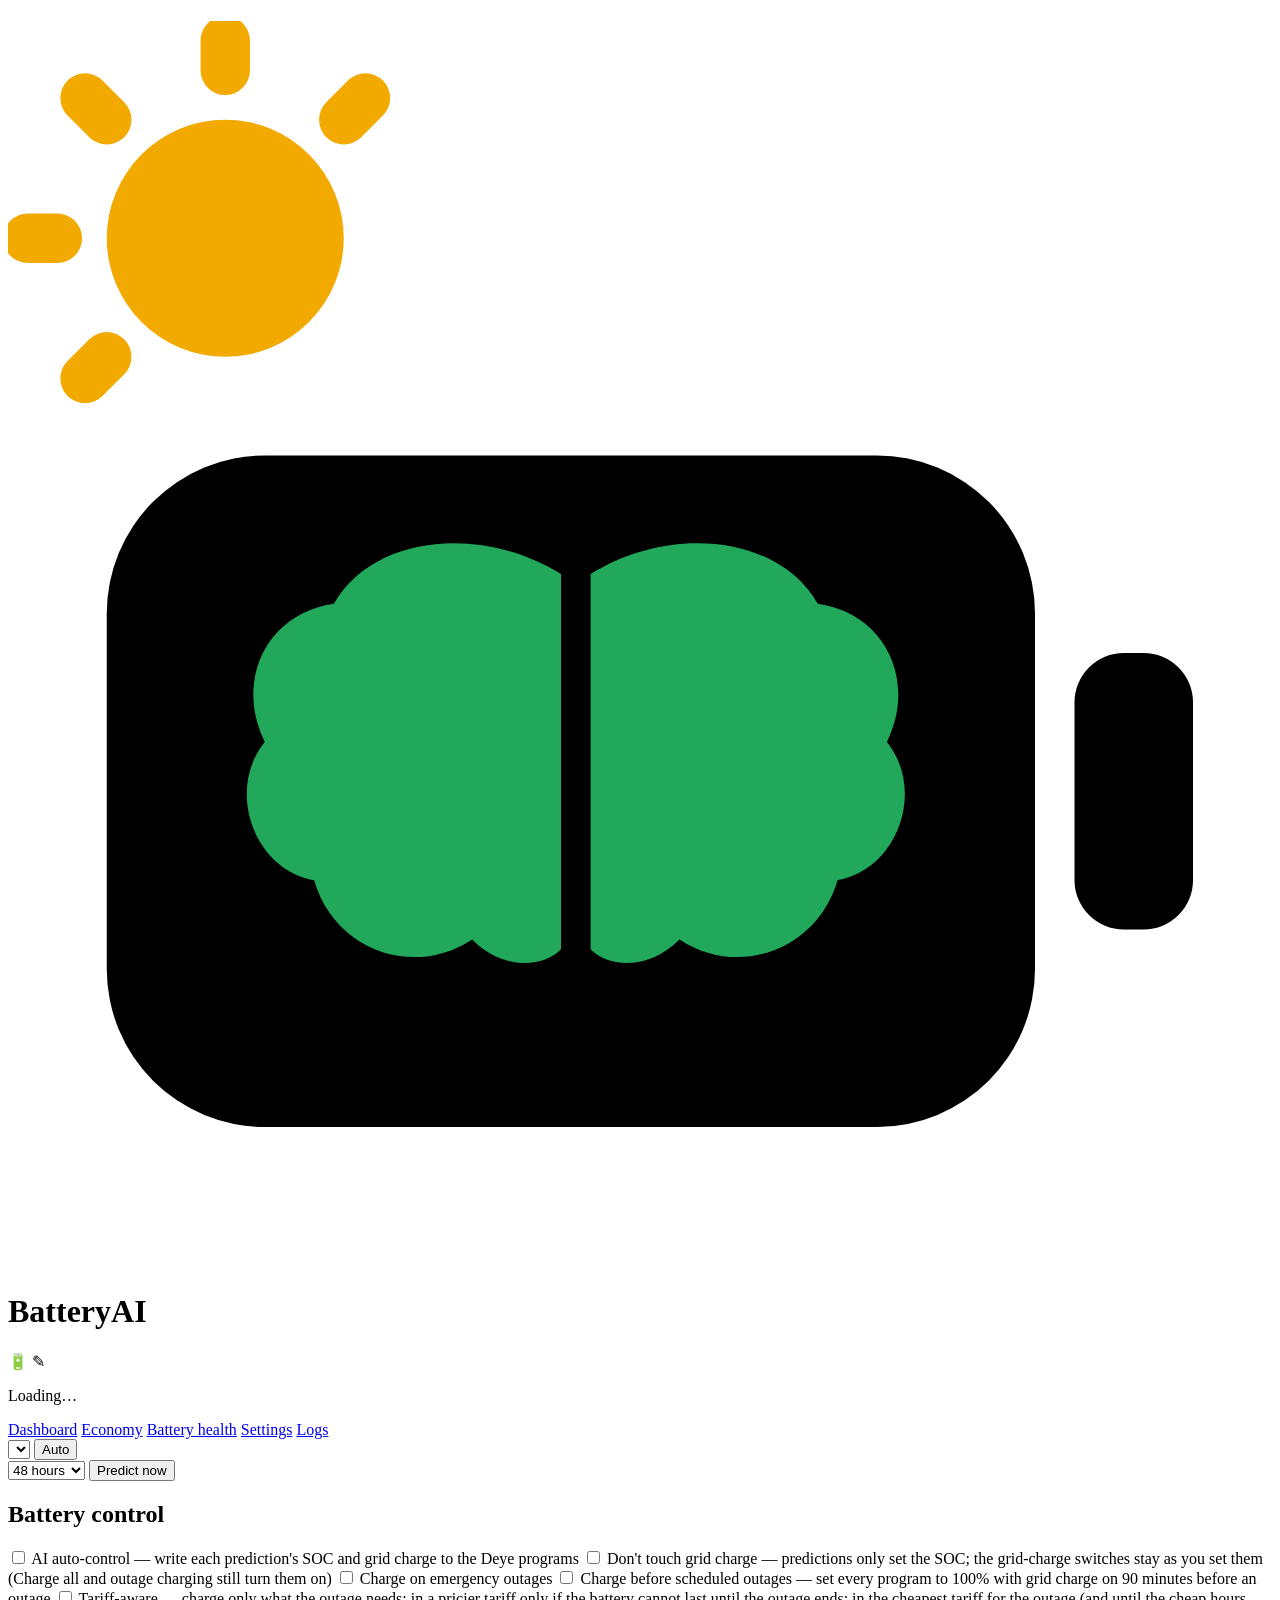
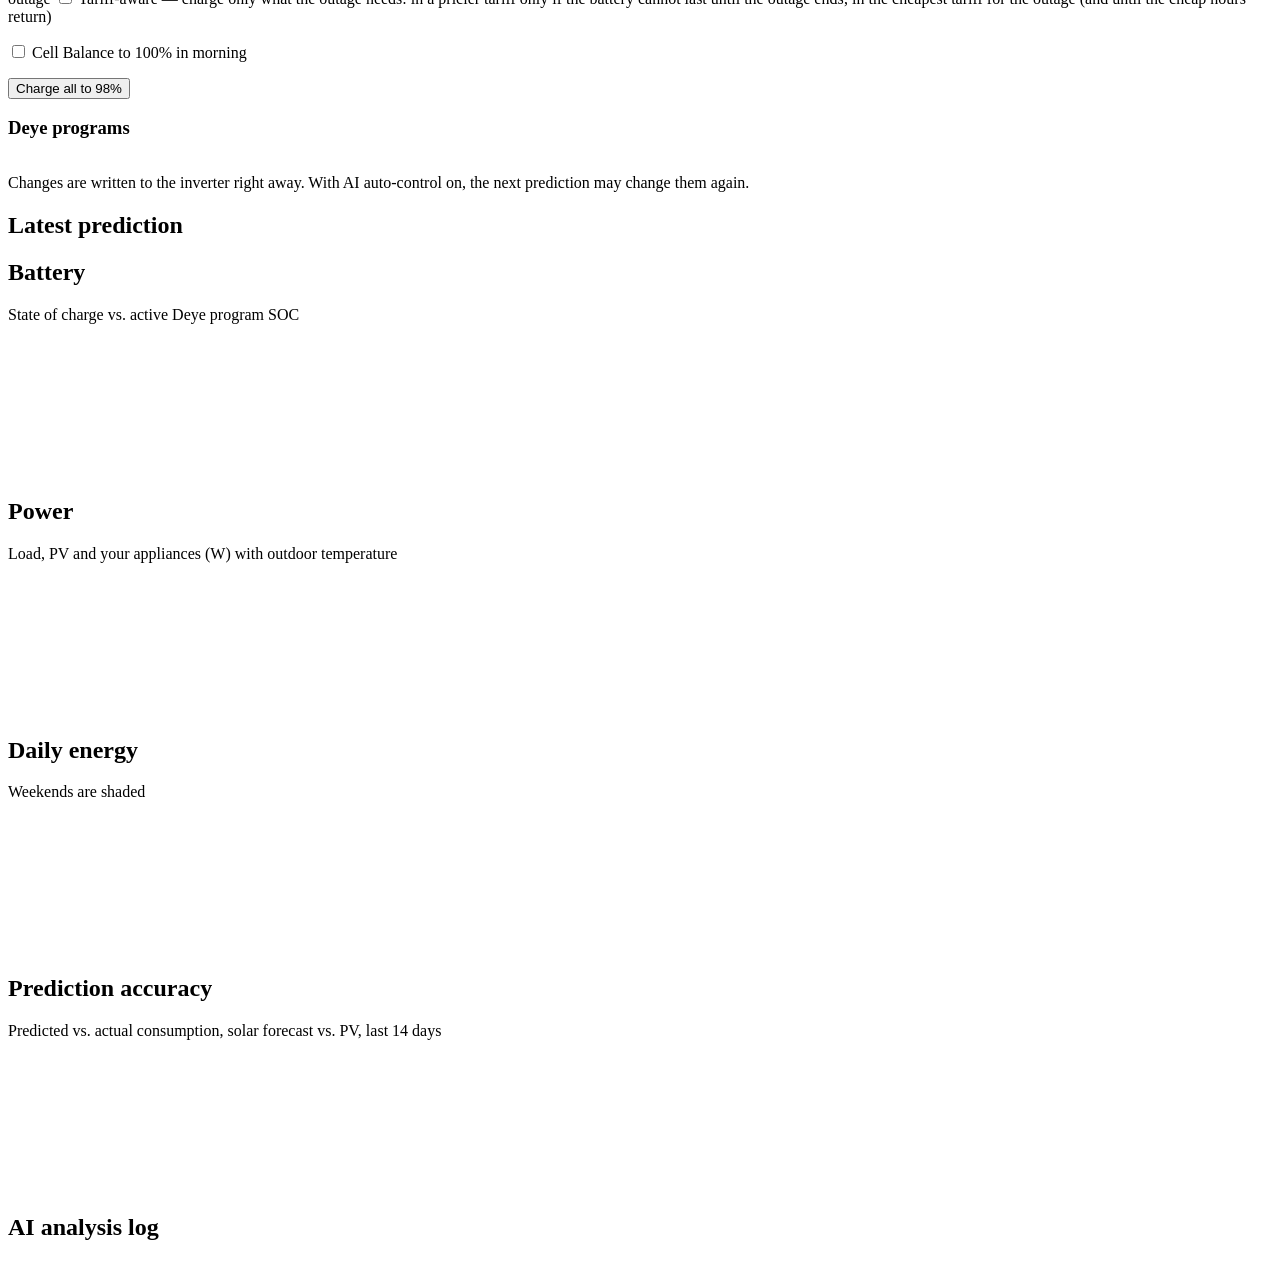
==== batteryai/app/static/index.html @ aa41a222 "0.4.72: battery alarms as critical alerts (option), HV stack offline alarm Co-Authored-By: Claude Op" ====
<!doctype html>
<html lang="en">
<head>
  <meta charset="utf-8">
  <meta name="viewport" content="width=device-width, initial-scale=1">
  <title>BatteryAI</title>
  <link rel="icon" type="image/svg+xml" href="static/logo.svg">
  <link rel="stylesheet" href="static/style.css">
  <script>
    // Apply the saved theme before first paint to avoid a flash.
    try {
      const theme = localStorage.getItem("batteryai-theme");
      if (theme === "light" || theme === "dark") document.documentElement.dataset.theme = theme;
    } catch (e) {}
  </script>
</head>
<body>
  <header class="topbar">
    <div>
      <div class="title-row">
      <h1 class="brand">
        <svg class="logo" viewBox="0 0 64 64" aria-hidden="true">
          <circle cx="11" cy="11" r="6" fill="#f2a900"/>
          <g stroke="#f2a900" stroke-width="2.5" stroke-linecap="round">
            <line x1="11" y1="1" x2="11" y2="2.5"/><line x1="1" y1="11" x2="2.5" y2="11"/><line x1="3.9" y1="3.9" x2="5" y2="5"/><line x1="18.1" y1="3.9" x2="17" y2="5"/><line x1="3.9" y1="18.1" x2="5" y2="17"/>
          </g>
          <rect x="5" y="22" width="47" height="34" rx="8" fill="var(--card)" stroke="var(--accent)" stroke-width="4.5"/>
          <rect x="54" y="32" width="6" height="14" rx="2.5" fill="var(--accent)"/>
          <g fill="#21a85a">
            <path d="M28 28 C24 25.5 18.5 26 16.5 29.5 C13 30 11.5 33.5 13 36.5 C11 39 12.5 43 15.5 43.5 C16.5 47 20.5 48.5 23.5 46.5 C25 48 27 48 28 47 Z"/>
            <path d="M29.5 28 C33.5 25.5 39 26 41 29.5 C44.5 30 46 33.5 44.5 36.5 C46.5 39 45 43 42 43.5 C41 47 37 48.5 34 46.5 C32.5 48 30.5 48 29.5 47 Z"/>
          </g>
          <g fill="none" stroke="var(--card)" stroke-width="1.8" stroke-linecap="round">
            <path d="M17 34 C19.5 33 21 34.5 22.5 33"/><path d="M16.5 40 C19 41 21.5 39 24 40.5"/><path d="M22 29.5 C21.5 31 23 32 24.5 31.5"/>
            <path d="M41 34 C38.5 33 37 34.5 35.5 33"/><path d="M41.5 40 C39 41 36.5 39 34 40.5"/><path d="M36 29.5 C36.5 31 35 32 33.5 31.5"/>
          </g>
        </svg>
        BatteryAI <span class="version" id="version"></span>
      </h1>
      <span class="bank-name" id="bankName" title="Battery bank name – click to edit">
      <span class="bank-icon" aria-hidden="true">🔋</span>
      <span id="bankNameText" class="bank-text"></span>
      <input type="text" id="bankNameInput" maxlength="40" placeholder="e.g. Home battery" aria-label="Battery bank name" hidden>
      <span class="bank-edit" aria-hidden="true">✎</span>
    </span>
      </div>
      <p class="muted" id="schedule">Loading…</p>
    </div>
    <div class="header-right">
    <nav class="tabs" role="tablist">
      <a href="#dashboard" role="tab" data-tab="dashboard">Dashboard</a>
      <a href="#economy" role="tab" data-tab="economy">Economy</a>
      <a href="#batteries" role="tab" data-tab="batteries">Battery health</a>
      <a href="#settings" role="tab" data-tab="settings">Settings</a>
      <a href="#logs" role="tab" data-tab="logs">Logs</a>
    </nav>
    <select id="modelSelect" aria-label="Prediction engine and model" title="Prediction engine and model"></select>
    <button type="button" class="secondary" id="themeToggle" title="Switch theme">Auto</button>
    <div class="actions" id="dashActions">
      <select id="range" aria-label="Chart range">
        <option value="24">24 hours</option>
        <option value="48" selected>48 hours</option>
        <option value="168">7 days</option>
        <option value="720">30 days</option>
        <option value="2160">90 days</option>
        <option value="8760">365 days</option>
      </select>
      <button id="analyze" type="button">Predict now</button>
    </div>
    </div>
  </header>

  <main id="view-dashboard">
    <div id="warnings"></div>

    <section class="tiles" id="tiles"></section>

    <section class="card" id="dashBatteries" hidden>
      <div class="card-head" id="dashBatteriesHead" title="Click to fold or unfold"><h2>Batteries</h2><span class="muted" id="dashBatteriesSum"></span><a class="muted" href="#batteries">Battery health →</a></div>
      <div id="dashBatteryLines"></div>
    </section>

    <section class="grid-2">
      <section class="card">
        <div class="card-head">
          <h2>Battery control</h2>
          <span class="badge" id="modeBadge"></span>
        </div>
        <label class="switch">
          <input type="checkbox" id="autoToggle">
          <span>AI auto-control <span class="hint">— write each prediction's SOC and grid charge to the Deye programs</span></span>
        </label>
        <label class="switch sub-switch">
          <input type="checkbox" id="keepGridCharge">
          <span>Don't touch grid charge <span class="hint">— predictions only set the SOC; the grid-charge switches stay as you set them (Charge all and outage charging still turn them on)</span></span>
        </label>
        <label class="switch">
          <input type="checkbox" id="emergencyToggle">
          <span id="emergencyLabel">Charge on emergency outages</span>
        </label>
        <label class="switch">
          <input type="checkbox" id="prechargeToggle">
          <span id="prechargeLabel">Charge before scheduled outages <span class="hint">— set every program to 100% with grid charge on 90 minutes before an outage</span></span>
        </label>
        <label class="switch sub-switch">
          <input type="checkbox" id="prechargeSmart">
          <span>Tariff-aware <span class="hint">— charge only what the outage needs: in a pricier tariff only if the battery cannot last until the outage ends; in the cheapest tariff for the outage (and until the cheap hours return)</span></span>
        </label>
        <p class="muted" id="prechargeInfo"></p>
        <label class="switch">
          <input type="checkbox" id="balanceToggle">
          <span id="balanceLabel">Cell Balance to 100% in morning</span>
        </label>
        <p class="muted" id="balanceInfo"></p>
        <div class="control-buttons">
          <button type="button" id="chargeAll" class="warn-button">Charge all to 98%</button>
        </div>
        <p class="muted" id="controlInfo"></p>
        <h3 class="group-title">Deye programs</h3>
        <div class="table-scroll"><table class="programs program-edit" id="programs"></table></div>
        <p class="hint">Changes are written to the inverter right away. With AI auto-control on, the next prediction may change them again.</p>
        <div class="result" id="controlResult"></div>
      </section>

      <section class="card">
        <div class="card-head">
          <h2>Latest prediction</h2>
          <span class="muted" id="predictionTime"></span>
        </div>
        <div id="prediction"></div>
      </section>
    </section>

    <section class="card">
      <div class="card-head">
        <h2>Battery</h2>
        <span class="muted">State of charge vs. active Deye program SOC</span>
      </div>
      <div class="chart"><canvas id="batteryChart"></canvas><div class="chart-empty" hidden></div></div>
    </section>

    <section class="card" id="gridCard" hidden>
      <div class="card-head">
        <h2>Grid</h2>
        <span class="muted" id="gridInfo"></span>
      </div>
      <div class="chart small"><canvas id="gridChart"></canvas><div class="chart-empty" hidden></div></div>
      <div class="grid-2 storage-tables">
        <div class="table-scroll"><table class="programs" id="gridOutages"></table></div>
        <div class="table-scroll"><table class="programs" id="gridExpected"></table></div>
      </div>
      <p class="hint">Outages from the grid status sensor. Yesterday's outages are expected again today and tomorrow at about the same times (± the shift in Settings): the battery is kept charged around each expected window. More than the strict limit of hours without grid a day makes the plan strict.</p>
    </section>

    <section class="card">
      <div class="card-head">
        <h2>Power</h2>
        <span class="muted">Load, PV and your appliances (W) with outdoor temperature</span>
      </div>
      <div class="chart"><canvas id="loadChart"></canvas><div class="chart-empty" hidden></div></div>
    </section>

    <section class="card">
      <div class="card-head">
        <h2>Daily energy</h2>
        <span class="muted">Weekends are shaded</span>
      </div>
      <div class="chart"><canvas id="dailyChart"></canvas><div class="chart-empty" hidden></div></div>
    </section>

    <section class="card">
      <div class="card-head">
        <h2>Prediction accuracy</h2>
        <span class="muted">Predicted vs. actual consumption, solar forecast vs. PV, last 14 days</span>
      </div>
      <div class="chips" id="accuracySummary"></div>
      <div class="chart"><canvas id="accuracyChart"></canvas><div class="chart-empty" hidden></div></div>
      <div class="table-scroll"><table class="programs" id="accuracyTable"></table></div>
    </section>

    <section class="card">
      <div class="card-head">
        <h2>AI analysis log</h2>
        <span class="muted" id="logInfo"></span>
      </div>
      <div class="log" id="log"></div>
    </section>
  </main>

  <main id="view-economy" hidden>
    <nav class="tabs subtabs" role="tablist" aria-label="Economy views">
      <a href="#economy" role="tab" data-sub="overview">Overview</a>
      <a href="#economy-bill" role="tab" data-sub="bill">Monthly bill</a>
    </nav>
    <div id="economyOverview">
    <section class="card">
      <div class="card-head">
        <h2>Economy</h2>
        <span class="muted" id="economyInfo"></span>
        <select id="economyRange" aria-label="Economy period" class="push-right">
          <option value="7">7 days</option>
          <option value="14">14 days</option>
          <option value="30" selected>30 days</option>
          <option value="90">90 days</option>
          <option value="365">365 days</option>
        </select>
      </div>
      <div id="economyNotes"></div>
      <section class="tiles" id="economyTiles"></section>
    </section>
    <section class="card">
      <div class="card-head">
        <h2>Cost by day</h2>
        <span class="muted">Paid for grid energy, and what PV and the battery saved compared with buying everything from the grid</span>
      </div>
      <div class="chart"><canvas id="economyChart"></canvas><div class="chart-empty" hidden></div></div>
    </section>
    <section class="card">
      <div class="card-head">
        <h2>By month</h2>
        <span class="muted">All recorded history – PV and usage change with the season</span>
      </div>
      <div class="chart"><canvas id="monthChart"></canvas><div class="chart-empty" hidden></div></div>
      <div class="table-scroll"><table class="programs" id="monthTable"></table></div>
    </section>
    <section class="card">
      <div class="card-head"><h2>Days</h2></div>
      <div class="table-scroll"><table class="programs" id="economyTable"></table></div>
    </section>
    </div>
    <div id="economyBill" hidden>
    <section class="card">
      <div class="card-head">
        <h2>Monthly bill</h2>
        <span class="muted" id="billInfo"></span>
        <select id="billYear" aria-label="Year" class="push-right"></select>
      </div>
      <div id="billNotes"></div>
      <section class="tiles" id="billTiles"></section>
      <div class="table-scroll"><table class="programs bill" id="billTable"></table></div>
      <div id="billAppliancesBox">
        <h3 class="group-title">Appliances</h3>
        <div class="table-scroll"><table class="programs bill" id="billAppliances"></table></div>
        <p class="hint">Energy from each appliance's power sensor, recorded from the moment the appliance was added (never in earlier months), split by tariff and priced with the month's price. Share = part of the month's grid cost; appliances also run on PV and battery, so it can be more than the grid share.</p>
      </div>
      <p class="hint">Grid energy from the meter, split by tariff. Each month keeps its own price per kWh: it is taken from Settings when the month starts and can be edited here (the month's costs follow). Click a month to see its days; <b>Use current prices</b> sets a month to the prices in Settings.</p>
    </section>
    </div>
  </main>

  <main id="view-batteries" hidden>
    <nav class="tabs subtabs" role="tablist" aria-label="Battery health views">
      <a href="#batteries" role="tab" data-bsub="overview">Overview</a>
      <a href="#batteries-control" role="tab" data-bsub="control">Control</a>
    </nav>
    <div id="bmsOverview">
      <div id="bmsNotes"></div>
      <div id="bmsPacks"></div>
      <div id="deyeHvBox"></div>
      <p class="hint">Live values from each battery's BMS in Home Assistant, refreshed every 10 seconds. Batteries and their entity prefixes are set in Settings → Batteries.</p>
    </div>
    <div id="bmsControl" hidden>
      <section class="card">
        <div class="card-head">
          <h2>BMS settings</h2>
          <label class="inline-row">Battery <select id="bmsControlPick"></select></label>
          <label class="switch"><input type="checkbox" id="bmsUnlock"><span>Allow changes</span></label>
        </div>
        <p class="hint">The BMS's own switches and protection settings (switch.<i>prefix</i>_…, number.<i>prefix</i>_…). They protect the cells: change them only if you know the right values for your cells. Every change asks for confirmation, stays within the BMS's min/max and is written to the Battery log.</p>
        <div class="result" id="bmsControlResult"></div>
        <div id="bmsControlBody"></div>
      </section>
    </div>
  </main>

  <main id="view-logs" hidden>
    <section class="card">
      <div class="card-head">
        <h2>Backup</h2>
        <span class="muted">Database (readings, predictions, monthly bill), settings with sensors, tariffs, programs and API keys, and the control state</span>
      </div>
      <div class="control-buttons">
        <a class="button" id="downloadBackup" href="api/backup" download>Download backup</a>
        <label class="button secondary" for="restoreFile">Restore from backup…</label>
        <input type="file" id="restoreFile" accept=".zip,application/zip" hidden>
      </div>
      <p class="hint">The zip is compressed, so it is usually much smaller than the database shown above. Keep the file somewhere safe: it contains your API keys. Restoring replaces all data and settings of this add-on with the backup (the current database is kept once as batteryai.db.before-restore). The local LLM model is not included; download it again in Settings.</p>
      <div class="result" id="backupResult"></div>
    </section>
    <section class="card">
      <div class="card-head">
        <h2>Storage</h2>
        <span class="muted" id="storageInfo"></span>
        <span class="log-controls push-right">
          <button type="button" class="secondary small" id="compressDb">Compress old readings</button>
          <button type="button" class="secondary small" id="vacuumDb">Compact database</button>
        </span>
      </div>
      <section class="tiles" id="storageTiles"></section>
      <div class="grid-2 storage-tables">
        <div class="table-scroll"><table class="programs" id="dbTable"></table></div>
        <div class="table-scroll"><table class="programs" id="filesTable"></table></div>
      </div>
      <div class="table-scroll storage-tables"><table class="programs bill" id="usageTable"></table></div>
      <p class="hint">Measured on disk every 15 minutes. Home Assistant shows the add-on's program and data separately; the total here is both.</p>
      <div class="result" id="vacuumResult"></div>
    </section>
    <section class="card">
      <div class="card-head">
        <h2>Logs</h2>
        <span class="muted" id="logCount"></span>
        <span class="log-controls push-right">
          <select id="logLevel" aria-label="Log level">
            <option value="DEBUG">All</option>
            <option value="INFO" selected>Info and above</option>
            <option value="WARNING">Warnings and errors</option>
            <option value="ERROR">Errors only</option>
          </select>
          <input type="search" id="logSearch" placeholder="Filter…" aria-label="Filter log lines">
          <label class="inline-row"><input type="checkbox" id="logFollow" checked> Live</label>
        </span>
      </div>
      <div class="log-view" id="logView"></div>
    </section>
  </main>

  <main id="view-settings" hidden>
    <section class="card">
      <div class="card-head"><h2>Home Assistant connection</h2></div>
      <div class="test-row">
        <button type="button" class="secondary" id="testHa">Test connection</button>
        <div class="result" id="haResult"></div>
      </div>
    </section>

    <form id="settingsForm" novalidate>
      <section class="card">
        <div class="card-head"><h2>Prediction engine</h2></div>
        <div class="form-grid">
          <label>Engine
            <select name="prediction_engine">
              <option value="claude">Claude (cloud)</option>
              <option value="openai">ChatGPT (OpenAI cloud)</option>
              <option value="local_fast">Local fast (light CPU)</option>
              <option value="local_llm">Local slow – LLM (heavy CPU)</option>
            </select>
          </label>
          <label>Response language
            <input type="text" name="response_language">
          </label>
        </div>
        <p class="hint" id="engineHelp"></p>

        <div id="localLlmBox" class="engine-box">
          <h3 class="group-title">Local LLM</h3>
          <div class="test-row">
            <span id="llmStatus" class="result"></span>
          </div>
          <div class="form-grid">
            <label>CPU threads (0 = all cores)
              <input type="number" name="local_llm_threads" min="0" max="64" step="1">
              <span class="hint" id="llmThreadsHint"></span>
            </label>
          </div>
          <div class="test-row">
            <button type="button" class="secondary" id="llmDownload">Download model</button>
            <button type="button" class="secondary" id="llmCancel" hidden>Cancel</button>
            <button type="button" class="secondary" id="llmDelete">Delete model</button>
          </div>
        </div>
      </section>

      <section class="card" id="claudeBox">
        <div class="card-head"><h2>Claude</h2></div>
        <div class="form-grid">
          <label>API key
            <input type="password" name="claude_api_key" autocomplete="off" placeholder="sk-ant-…">
            <span class="hint" id="apiKeyHint"></span>
          </label>
          <label>Model
            <select name="claude_model"></select>
            <span class="hint" id="modelHint"></span>
          </label>
          <label>Analysis effort
            <select name="claude_effort">
              <option value="low">low</option>
              <option value="medium">medium</option>
              <option value="high">high</option>
              <option value="xhigh">xhigh</option>
              <option value="max">max</option>
            </select>
          </label>
        </div>
        <div class="test-row">
          <button type="button" class="secondary" id="testClaude">Test Claude</button>
          <div class="result" id="claudeResult"></div>
        </div>
      </section>

      <section class="card" id="openaiBox">
        <div class="card-head"><h2>ChatGPT (OpenAI)</h2></div>
        <div class="form-grid">
          <label>API key
            <input type="password" name="openai_api_key" autocomplete="off" placeholder="sk-…">
            <span class="hint" id="openaiKeyHint"></span>
          </label>
          <label>Model
            <select name="openai_model"></select>
            <span class="hint" id="openaiModelHint"></span>
          </label>
          <label>Reasoning effort
            <select name="openai_effort">
              <option value="low">low</option>
              <option value="medium">medium</option>
              <option value="high">high</option>
            </select>
            <span class="hint">Used by reasoning models (GPT-5, o-series).</span>
          </label>
        </div>
        <div class="test-row">
          <button type="button" class="secondary" id="testOpenai">Test ChatGPT</button>
          <div class="result" id="openaiResult"></div>
        </div>
      </section>

      <section class="card">
        <div class="card-head"><h2>Prediction schedule</h2><span class="muted" id="schedulePreview"></span></div>
        <div class="form-grid">
          <label>Prediction times (HH:MM, comma separated)
            <input type="text" name="analysis_times_list" placeholder="12:00, 23:00">
            <span class="hint">With AI auto-control on, every run pushes new SOC values to the inverter.</span>
          </label>
          <label>Or spread evenly
            <span class="inline-row">
              <input type="number" id="spreadCount" min="1" max="24" value="2" aria-label="Runs per day">
              <span>per day from</span>
              <input type="time" id="spreadStart" value="12:00" aria-label="First run">
              <button type="button" class="secondary small" id="spreadApply">Fill</button>
            </span>
          </label>
          <label>Recording interval (minutes)
            <input type="number" name="record_interval_minutes" min="1" max="60" step="1">
          </label>
          <label>History sent to the AI (days)
            <input type="number" name="history_days" min="1" max="365" step="1">
            <span class="hint">Up to 365. More days give the predictions more to learn from (and cost more API tokens).</span>
          </label>
        </div>
        <fieldset class="weekend">
          <legend>Weekend days <span class="hint">(lower consumption; the day of week is detected automatically)</span></legend>
          <div id="weekendDays"></div>
        </fieldset>
      </section>

      <section class="card">
        <div class="card-head"><h2>Prediction tuning</h2></div>
        <div class="form-grid">
          <label>Safety margin on predicted usage (%)
            <input type="number" name="prediction_margin_percent" min="0" max="100" step="1">
            <span class="hint">Plans are made for the predicted consumption plus this margin.</span>
          </label>
          <label>Lowest SOC a prediction may set (%)
            <input type="number" name="min_soc_percent" min="0" max="100" step="1">
          </label>
          <label>Highest SOC a prediction may set (%)
            <input type="number" name="max_soc_percent" min="0" max="100" step="1">
          </label>
          <label>Apply threshold (%)
            <input type="number" name="apply_threshold_percent" min="0" max="50" step="1">
            <span class="hint">Only rewrite a program when the new SOC differs by at least this much.</span>
          </label>
          <label>Battery bank name
            <input type="text" name="battery_name" maxlength="40" placeholder="e.g. Home battery">
            <span class="hint">Shown at the top of the panel; you can also click it there to edit.</span>
          </label>
          <label>Battery capacity (kWh)
            <input type="number" name="battery_capacity_kwh" min="0.1" step="0.1">
            <span class="hint">Usable capacity; the local engines turn energy into SOC with it.</span>
          </label>
          <label>“Charge all” SOC (%)
            <input type="number" name="charge_all_soc_percent" min="10" max="100" step="1">
          </label>
          <label>Night reserve in strict mode (%)
            <input type="number" name="night_reserve_soc_percent" min="0" max="100" step="1">
            <span class="hint">In strict mode, or while emergency outages are on with “Charge on emergency outages” ticked, the evening and night programs that charge from the grid (the cheapest tariff) are kept at this SOC. Pricier-tariff programs without grid charge are never held high. 0 = off.</span>
          </label>
          <label>Outages may shift by (hours)
            <input type="number" name="outage_shift_hours" min="0" max="8" step="1">
            <span class="hint">Yesterday's outages are expected today give or take this much: the battery is charged this much earlier and grid charge stays on this much longer around each expected window.</span>
          </label>
          <label>Strict above (hours without grid a day)
            <input type="number" name="strict_outage_hours" min="1" max="24" step="1">
            <span class="hint">Hours without grid yesterday (recorded by the Grid status sensor) or today (recorded so far, or scheduled by the “Outage hours today” sensor, whichever is more). More than this: charge to the maximum before expected outages, keep every program at least at the strict minimum SOC and keep the night reserve. Below it the battery is used in the day and recharged at night.</span>
          </label>
          <label>Strict minimum SOC (%)
            <input type="number" name="strict_min_soc_percent" min="0" max="100" step="1">
          </label>
          <label class="strictness">Prediction strictness
            <div class="strictness-row">
              <span class="muted">−10 relaxed</span>
              <input type="range" name="prediction_strictness" min="-10" max="10" step="1" list="strictnessTicks">
              <span class="muted">+10 strict</span>
              <output id="strictnessValue">0</output>
            </div>
            <datalist id="strictnessTicks"><option value="-10"></option><option value="-5"></option><option value="0"></option><option value="5"></option><option value="10"></option></datalist>
            <span class="hint" id="strictnessHint"></span>
          </label>
          <label>Leave room for PV (up to % of the battery)
            <input type="number" name="pv_room_percent" min="0" max="50" step="1">
            <span class="hint">A program's SOC is also what the grid charges to. Before sunny hours each program is lowered below the maximum SOC by the PV surplus still expected (e.g. 98 → 90%), so the sun fills the battery instead of the grid – at most by this much, never below an outage's need. Not in strict mode. 0 = off.</span>
          </label>
          <label>Solar forecast correction (%)
            <input type="number" name="solar_forecast_percent" min="1" max="200" step="1">
            <span class="hint">Today's and tomorrow's solar forecast are multiplied by this: 110 = PV usually comes out 10% above the forecast, 90 = 10% below. 100 = as forecast.</span>
          </label>
          <label>Charge before an outage (minutes)
            <input type="number" name="outage_precharge_minutes" min="5" max="720" step="5">
            <span class="hint">Needs the “Minutes to outage” sensor. Turn it on or off in Battery control on the dashboard.</span>
          </label>
          <label>Pre-outage SOC (%)
            <input type="number" name="outage_precharge_soc_percent" min="10" max="100" step="1">
          </label>
        </div>
      </section>

      <section class="card">
        <div class="card-head"><h2>Cell balance</h2><span class="muted">Cell Balance to 100% in morning – a fixed rule without AI; turn it on in Battery control on the dashboard</span></div>
        <div class="form-grid">
          <label>Check at
            <input type="time" name="balance_time" step="60">
            <span class="hint">At this time, if program 1 is running, the battery SOC is checked.</span>
          </label>
          <label>Battery above (%)
            <input type="number" name="balance_soc_above" min="50" max="99" step="1">
            <span class="hint">Above this SOC program 1 is set to 100% with grid charge on, held until program 1 ends, then put back.</span>
          </label>
        </div>
      </section>

      <section class="card">
        <div class="card-head">
          <h2>Sensors</h2>
          <button type="button" class="secondary small" id="testAll">Test all</button>
        </div>
        <div id="sensorRows"></div>
      </section>

      <section class="card">
        <div class="card-head">
          <h2>Batteries</h2>
          <span class="muted">Each battery for the Battery health tab, by type: <b>DIY battery</b> – your own BMS, its sensors found by the prefix (sensor.<b>bms0</b>_battery_voltage, …); <b>HV battery</b> – Deye HV (BOS-G …) packs read from the inverter registers; <b>Low voltage battery</b> – entities picked one by one</span>
        </div>
        <div id="batteryRows"></div>
        <div class="test-row">
          <button type="button" class="secondary" id="addBattery">+ Add battery</button>
        </div>
        <div class="form-grid">
          <label>HV batteries: read every (seconds)
            <input type="number" name="deye_hv_interval_seconds" min="30" max="3600" step="10">
            <span class="hint">How often the packs of an HV battery are read from the inverter registers (a few Modbus requests over the Solarman logger each time).</span>
          </label>
        </div>
      </section>

      <section class="card">
        <div class="card-head">
          <h2>Appliances</h2>
          <span class="muted">Devices with their own power sensor (W or kW) – shown on the dashboard and used by the predictions</span>
        </div>
        <div id="applianceRows"></div>
        <div class="test-row">
          <button type="button" class="secondary" id="addAppliance">+ Add appliance</button>
        </div>
      </section>

      <section class="card">
        <div class="card-head"><h2>Deye programs</h2><span class="muted">Time, SOC capacity and grid-charge entity for each of the 6 programs</span></div>
        <label>Program time marks
          <select name="program_time_marks">
            <option value="start">the START of its range — runs until the next program's time (P1 00:00, P2 03:00 = 00:00–03:00; P6 runs until P1)</option>
            <option value="end">the END of its range — starts at the previous program's time</option>
          </select>
        </label>
        <div id="programRows"></div>
      </section>

      <section class="card">
        <div class="card-head"><h2>Tariffs</h2><span class="muted">Grid prices by time of day – used for the Economy tab and for planning grid charging</span></div>
        <div class="form-grid">
          <label>Currency
            <input type="text" name="tariff_currency" maxlength="8" placeholder="UAH">
          </label>
        </div>
        <div id="tariffRows"></div>
        <div class="test-row">
          <button type="button" class="secondary" id="addTariff">+ Add tariff</button>
          <span class="hint">Windows like 23:00-07:00 (several separated by commas). Mark one tariff “all other times”. Keep just one tariff for a single price all day.</span>
        </div>
      </section>

      <section class="card">
        <div class="card-head"><h2>Phone notifications</h2><span class="muted">Normal priority, not critical alerts</span></div>
        <div class="form-grid">
          <label>Notify services (comma separated)
            <input type="text" name="notify_services" list="notifyList" placeholder="mobile_app_my_phone" autocomplete="off" spellcheck="false">
            <datalist id="notifyList"></datalist>
            <span class="hint" id="notifyHint">Phones from the Home Assistant Companion app appear as mobile_app_…</span>
          </label>
          <label>Notification start text
            <input type="text" name="notify_prefix" maxlength="40" placeholder="the battery bank name" autocomplete="off">
            <span class="hint">Starts every notification title, e.g. “Garage · 🔋 BatteryAI: new plan”, so you can tell which BatteryAI is writing. Empty = the battery bank name.</span>
          </label>
        </div>
        <fieldset class="weekend">
          <legend>Send a notification for</legend>
          <label><input type="checkbox" name="notify_predictions"> every prediction</label>
          <label><input type="checkbox" name="notify_soc_changes"> every SOC / grid-charge change</label>
          <label><input type="checkbox" name="notify_errors"> failed predictions</label>
          <label><input type="checkbox" name="notify_bms_alarms"> battery alarms (BMS alarm on / cleared, BMS offline)</label>
          <label><input type="checkbox" name="notify_bms_critical"> battery alarms as <b>critical alerts</b> – sound through Silent mode and Focus (iPhone: allow Critical Alerts for the Home Assistant app)</label>
        </fieldset>
        <div class="test-row">
          <button type="button" class="secondary" id="testNotify">Send test notification</button>
          <button type="button" class="secondary" id="testCritical">Test critical alert</button>
          <div class="result" id="notifyResult"></div>
        </div>
      </section>

      <section class="card">
        <div class="card-head"><h2>History</h2></div>
        <div class="form-grid">
          <label>Keep full detail for (days)
            <input type="number" name="detail_days" min="2" max="365" step="1">
            <span class="hint">Older readings are compressed to one row per hour (averages and last counter values). They still show in charts, totals and predictions; the database stays a few MB per year.</span>
          </label>
        </div>
        <p class="muted">Rebuild the recorded data from the Home Assistant recorder (Home Assistant keeps 10 days by default). This replaces BatteryAI's readings for that period.</p>
        <div class="test-row">
          <label class="inline-row">Days <input type="number" id="importDays" min="1" max="365" value="10"></label>
          <button type="button" class="secondary" id="importHistory">Import history from Home Assistant</button>
          <div class="result" id="importResult"></div>
        </div>
      </section>

      <section class="card">
        <div class="card-head"><h2>Extra instructions for the AI</h2></div>
        <textarea name="extra_instructions" rows="4" placeholder="For example: night tariff 23:00–07:00; keep at least 40% for outages."></textarea>
      </section>

      <div class="save-bar">
        <span class="result" id="saveResult"></span>
        <button type="submit" id="saveSettings">Save settings</button>
      </div>
    </form>
    <datalist id="entityList"></datalist>
  </main>

  <script src="static/vendor/chart.umd.js"></script>
  <script src="static/app.js"></script>
  <script src="static/settings.js"></script>
</body>
</html>
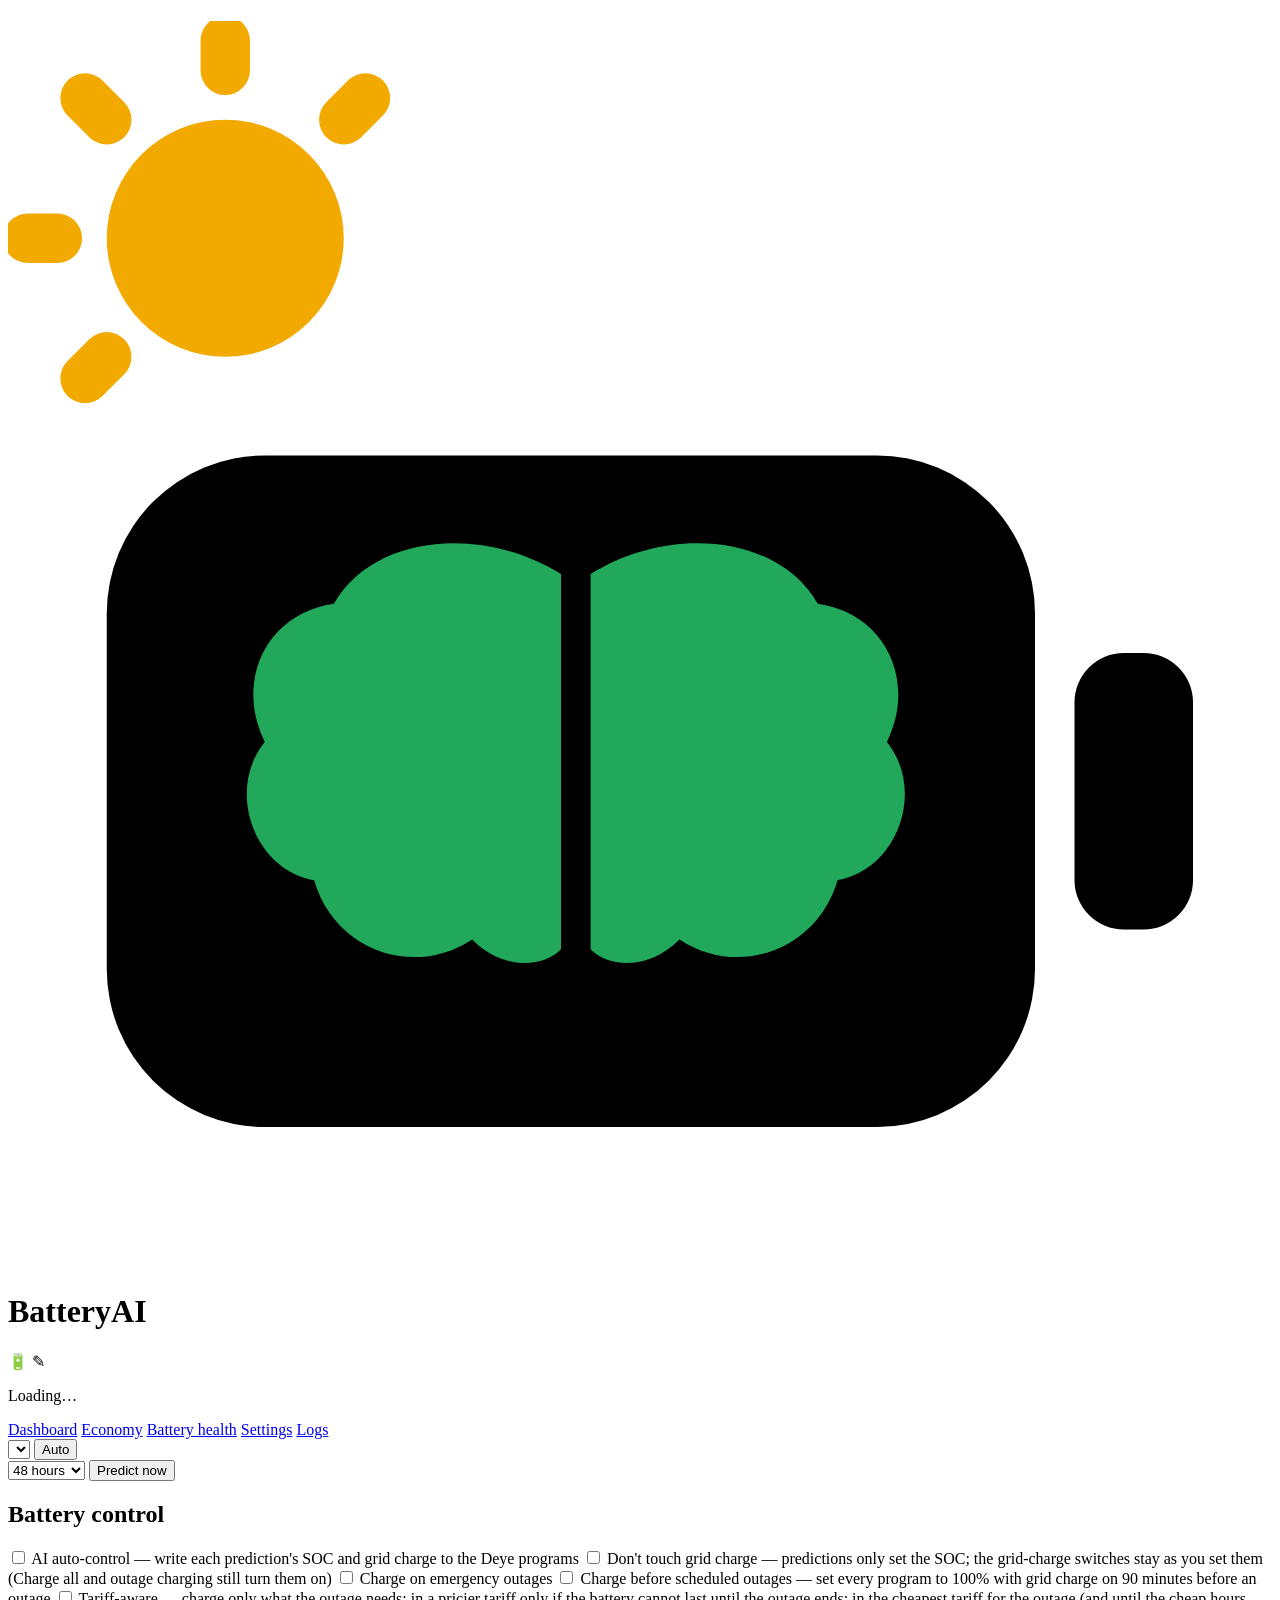
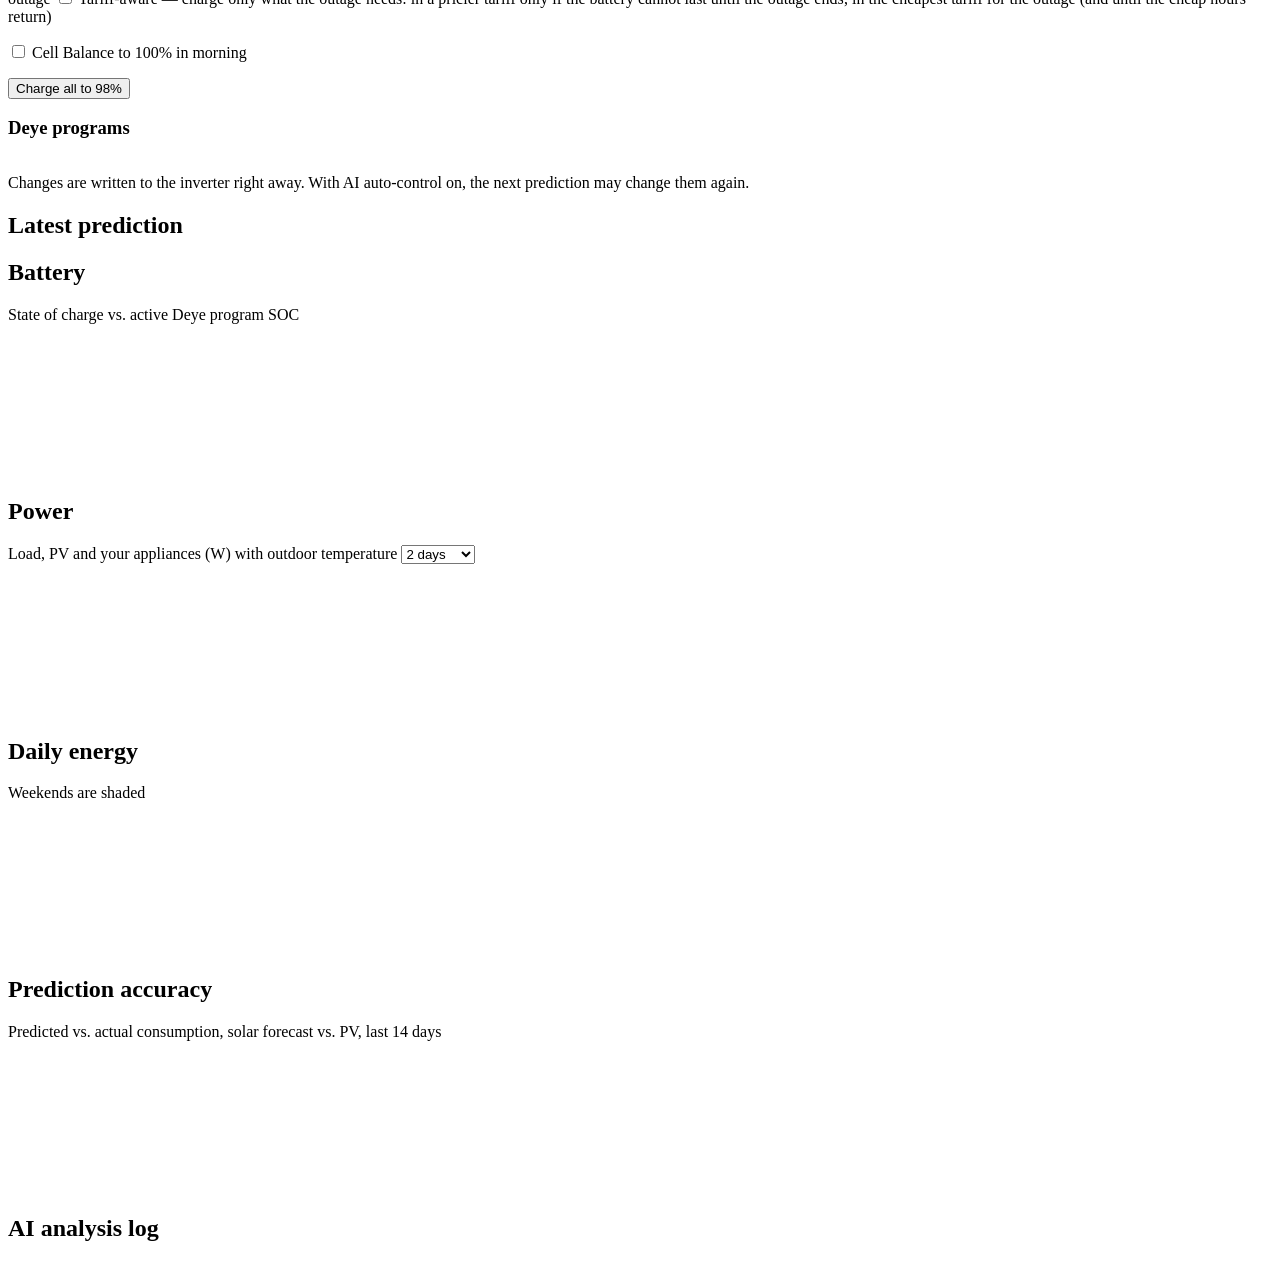
==== commit f2eff0da: "0.4.74: Power chart range dropdown (6 h – 7 days) Co-Authored-By: Claude Opus 5.5 <noreply@anthropic" ====
--- a/batteryai/app/static/index.html
+++ b/batteryai/app/static/index.html
@@ -156,6 +156,14 @@
       <div class="card-head">
         <h2>Power</h2>
         <span class="muted">Load, PV and your appliances (W) with outdoor temperature</span>
+        <select id="powerRange" class="card-head-select" aria-label="Power chart range">
+          <option value="6">6 hours</option>
+          <option value="12">12 hours</option>
+          <option value="24">1 day</option>
+          <option value="48" selected>2 days</option>
+          <option value="72">3 days</option>
+          <option value="168">7 days</option>
+        </select>
       </div>
       <div class="chart"><canvas id="loadChart"></canvas><div class="chart-empty" hidden></div></div>
     </section>
@@ -255,6 +263,7 @@
     </nav>
     <div id="bmsOverview">
       <div id="bmsNotes"></div>
+      <section class="card bms-thresholds" id="bmsThresholds" hidden></section>
       <div id="bmsPacks"></div>
       <div id="deyeHvBox"></div>
       <p class="hint">Live values from each battery's BMS in Home Assistant, refreshed every 10 seconds. Batteries and their entity prefixes are set in Settings → Batteries.</p>
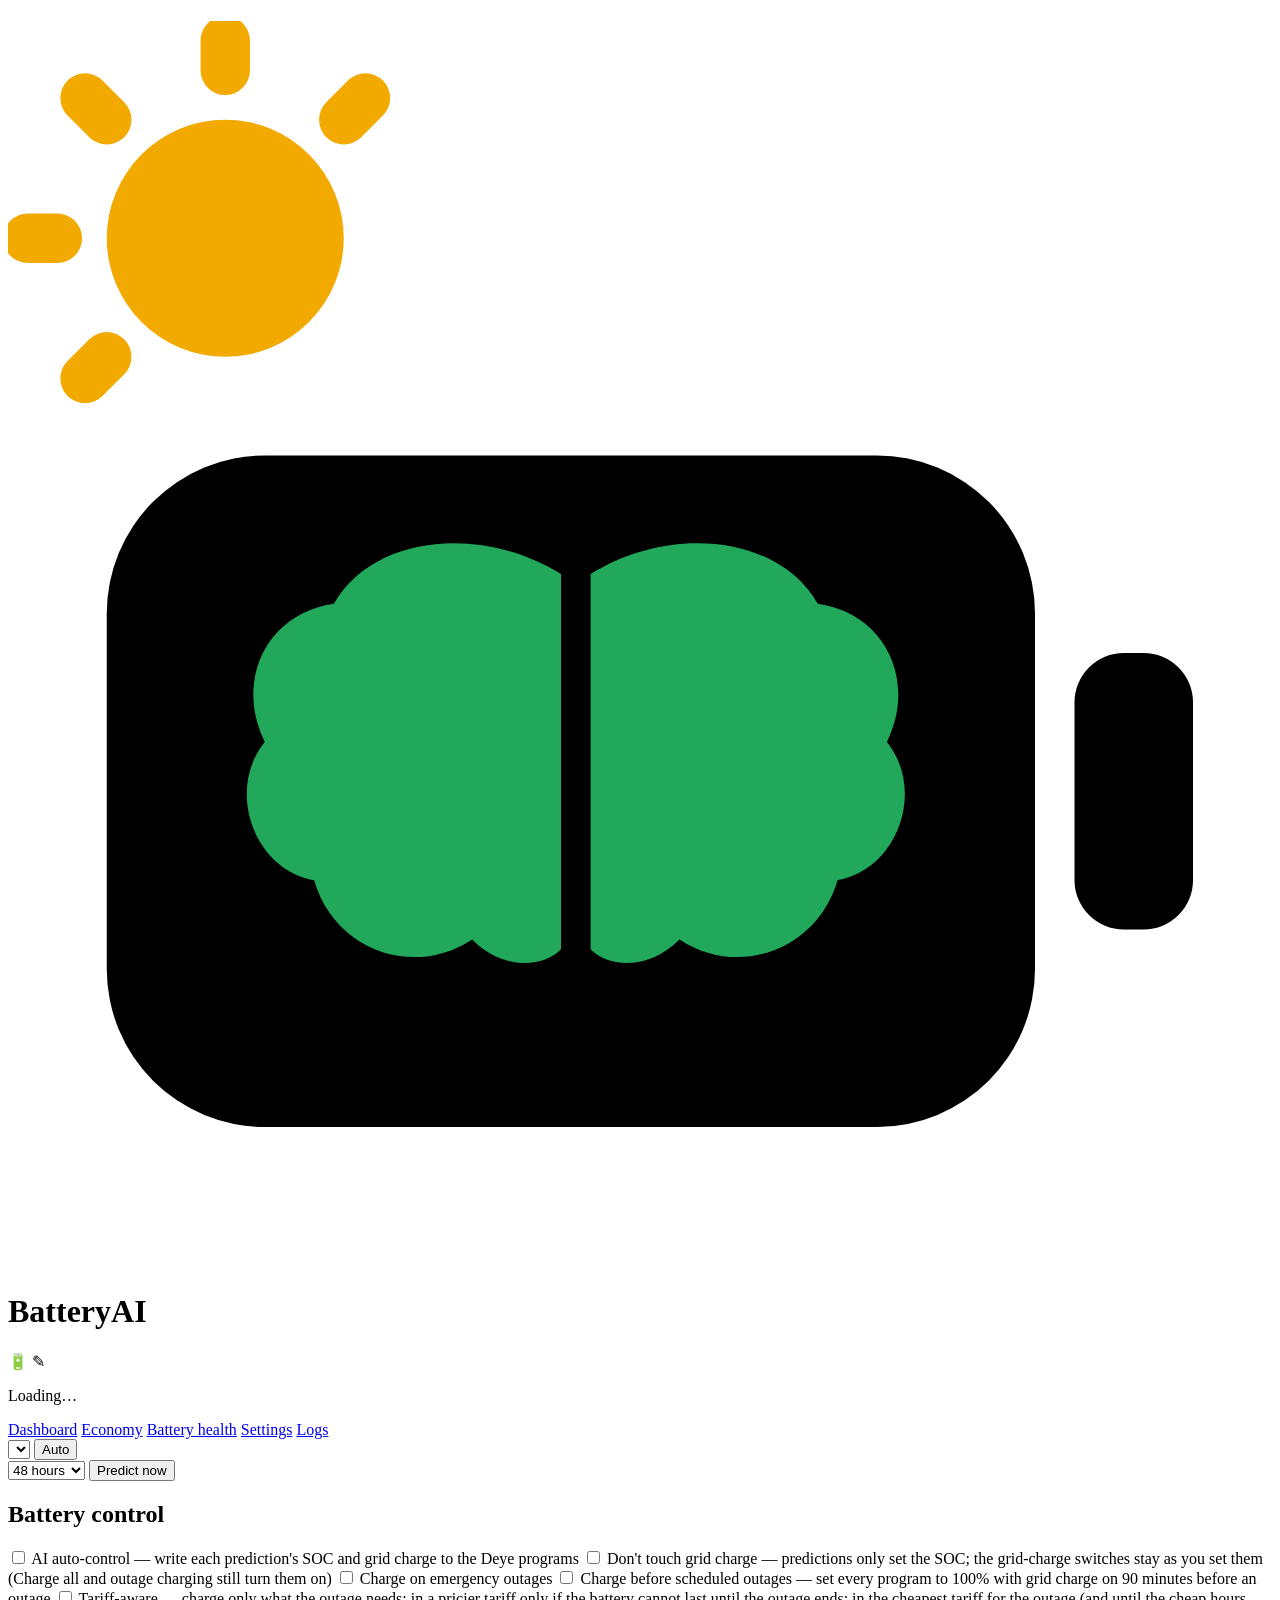
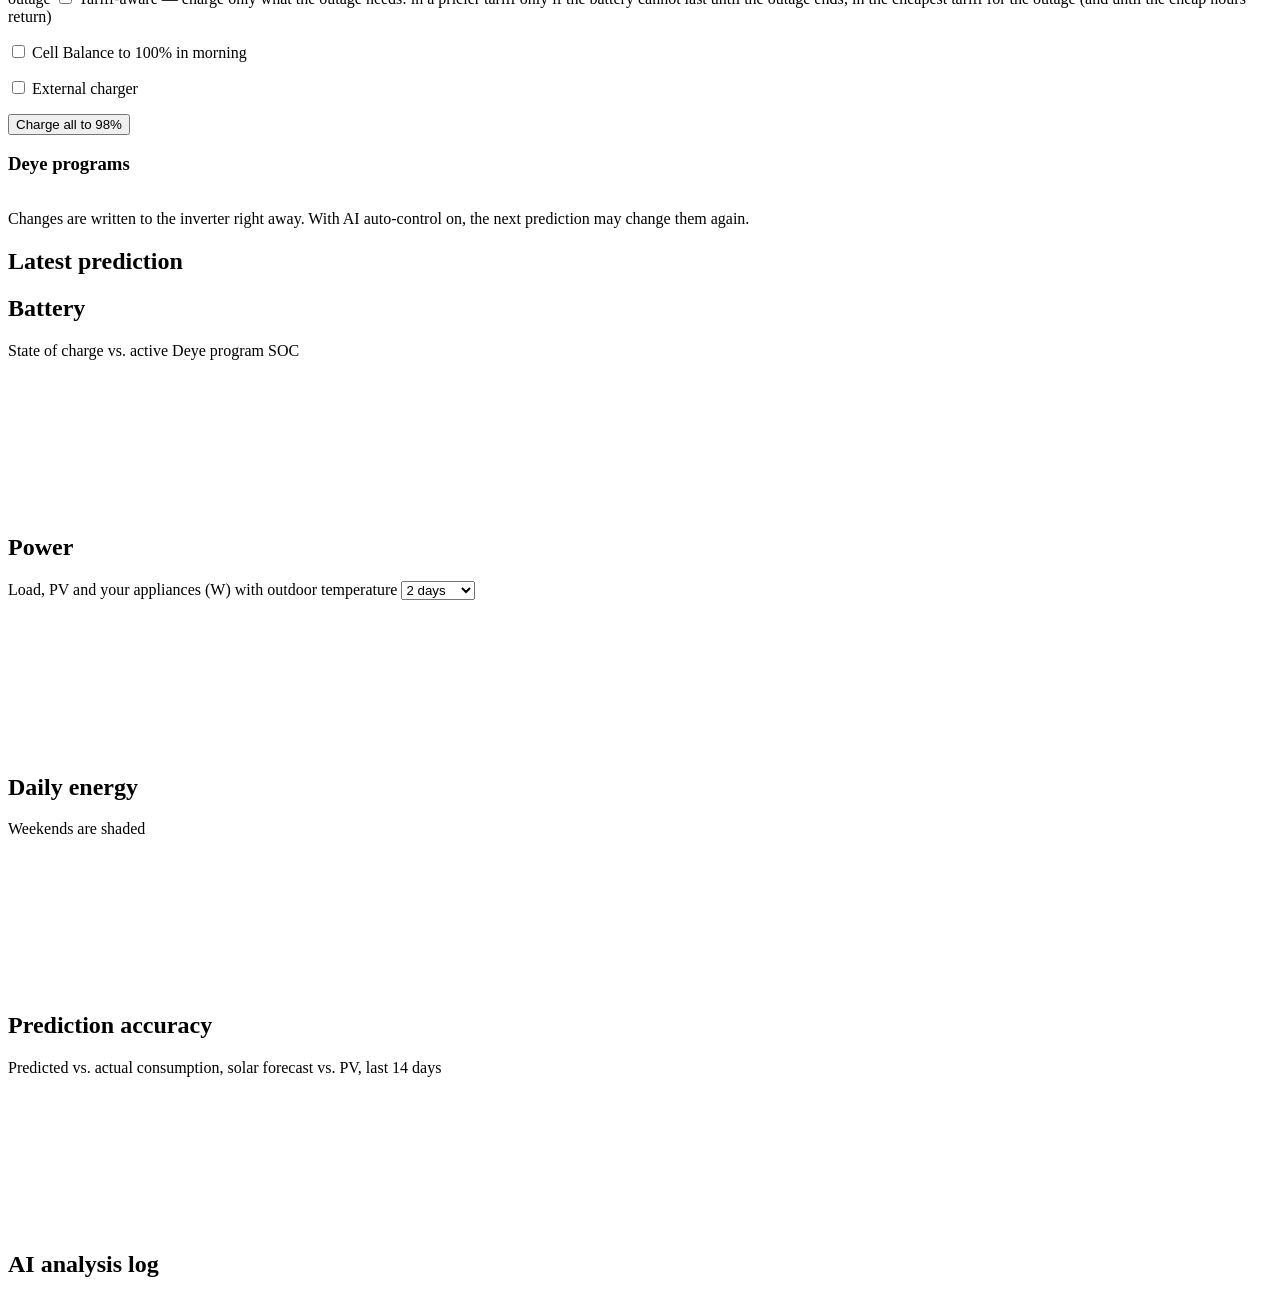
==== commit 1343268c: "0.4.75: external charger – night tariff / inverter charging on, 90 % / grid limits off Co-Authored-B" ====
--- a/batteryai/app/static/index.html
+++ b/batteryai/app/static/index.html
@@ -112,6 +112,11 @@
           <span id="balanceLabel">Cell Balance to 100% in morning</span>
         </label>
         <p class="muted" id="balanceInfo"></p>
+        <label class="switch">
+          <input type="checkbox" id="extChargerToggle">
+          <span id="extChargerLabel">External charger</span>
+        </label>
+        <p class="muted" id="extChargerInfo"></p>
         <div class="control-buttons">
           <button type="button" id="chargeAll" class="warn-button">Charge all to 98%</button>
         </div>
@@ -547,6 +552,58 @@
       </section>
 
       <section class="card">
+        <div class="card-head"><h2>External charger</h2><span class="muted">A separate charger switched by fixed rules (no AI): on in the night tariff or while the inverters charge the battery, off at the stop level, above the grid limit or with little grid draw – turn it on in Battery control on the dashboard</span></div>
+        <div class="form-grid">
+          <label>Charger switch
+            <input type="text" name="ext_charger_switch" list="entityList" placeholder="switch.battery_charger" autocomplete="off" spellcheck="false">
+            <span class="hint">switch / input_boolean that powers the charger.</span>
+          </label>
+          <label>Charger power
+            <input type="text" name="ext_charger_power_sensor" list="entityList" placeholder="sensor.battery_charger_power" autocomplete="off" spellcheck="false">
+            <span class="hint">Its consumption, W or kW (optional, shown on the dashboard).</span>
+          </label>
+          <label>Grid power
+            <input type="text" name="ext_charger_grid_sensor" list="entityList" placeholder="sensor.grid_power" autocomplete="off" spellcheck="false">
+            <span class="hint">Power taken from the grid now, W or kW – for the grid limit.</span>
+          </label>
+          <label>Battery SOC
+            <input type="text" name="ext_charger_soc_sensor" list="entityList" placeholder="empty = the Battery SOC sensor" autocomplete="off" spellcheck="false">
+            <span class="hint">The battery this charger charges (optional).</span>
+          </label>
+          <label>Start below (%)
+            <input type="number" name="ext_charger_start_below" min="1" max="100" step="1">
+            <span class="hint">When the night tariff starts, the charger is turned on if the battery is below this.</span>
+          </label>
+          <label>Stop at (%)
+            <input type="number" name="ext_charger_stop_at" min="1" max="100" step="1">
+            <span class="hint">Turned off when the battery reaches this (and when the night tariff ends).</span>
+          </label>
+          <label>Grid limit (kW)
+            <input type="number" name="ext_charger_grid_limit_kw" min="0.5" step="0.5">
+            <span class="hint">Grid draw above this turns the charger off (paused).</span>
+          </label>
+          <label>Resume below (kW)
+            <input type="number" name="ext_charger_grid_resume_kw" min="0" step="0.5">
+            <span class="hint">Back on when the grid draw is below this (after at least 5 minutes off).</span>
+          </label>
+          <label>Grid low (kW)
+            <input type="number" name="ext_charger_grid_low_kw" min="0" step="0.5">
+            <span class="hint">Grid draw without the charger below this while the inverters are not charging (outage, no grid charging) turns it off. 0 = off.</span>
+          </label>
+          <label>Battery power
+            <input type="text" name="ext_charger_battery_power_sensor" list="entityList" placeholder="sensor.deye_battery_power" autocomplete="off" spellcheck="false">
+            <span class="hint">When the inverters start charging the battery (above 1 kW) and it is below the start level, the charger is turned on – at any time of day.</span>
+          </label>
+          <label>Battery charging shows as
+            <select name="ext_charger_charge_negative">
+              <option value="true">negative power (Deye / Solarman)</option>
+              <option value="false">positive power</option>
+            </select>
+          </label>
+        </div>
+      </section>
+
+      <section class="card">
         <div class="card-head">
           <h2>Sensors</h2>
           <button type="button" class="secondary small" id="testAll">Test all</button>
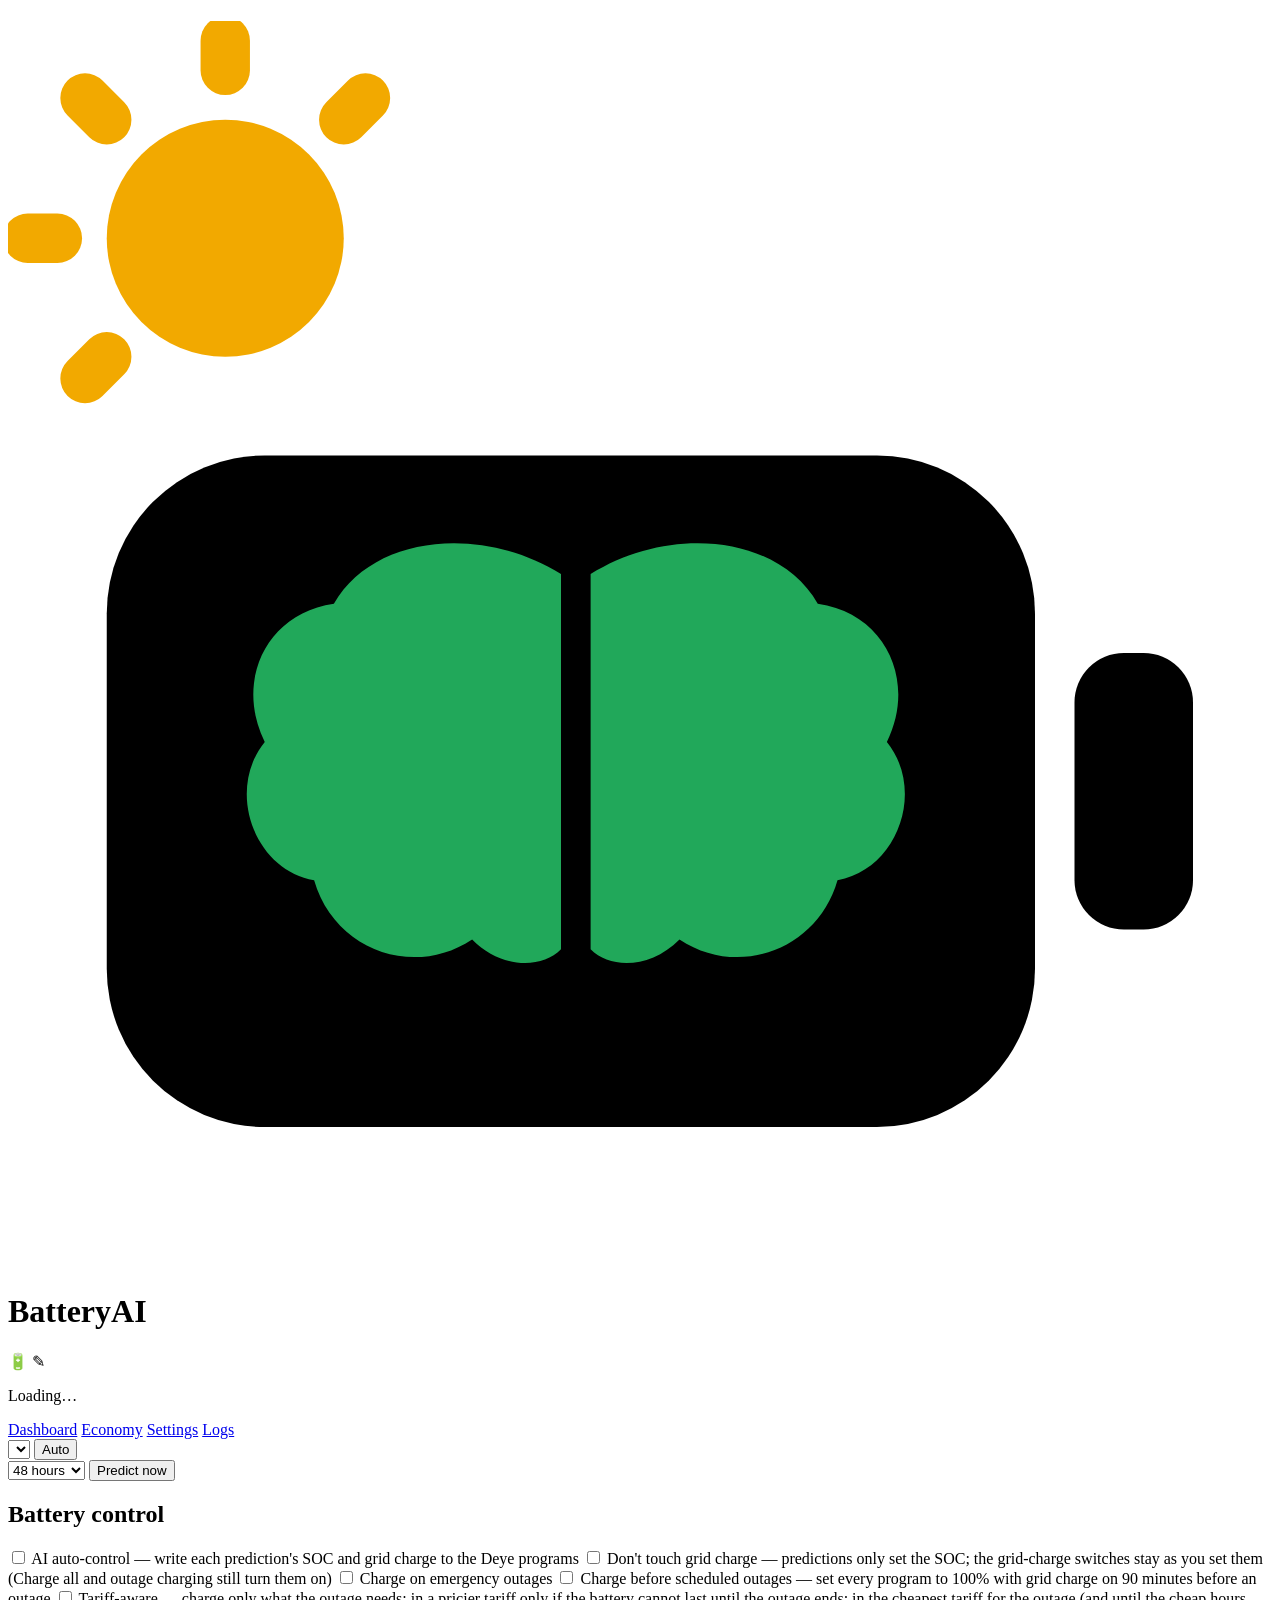
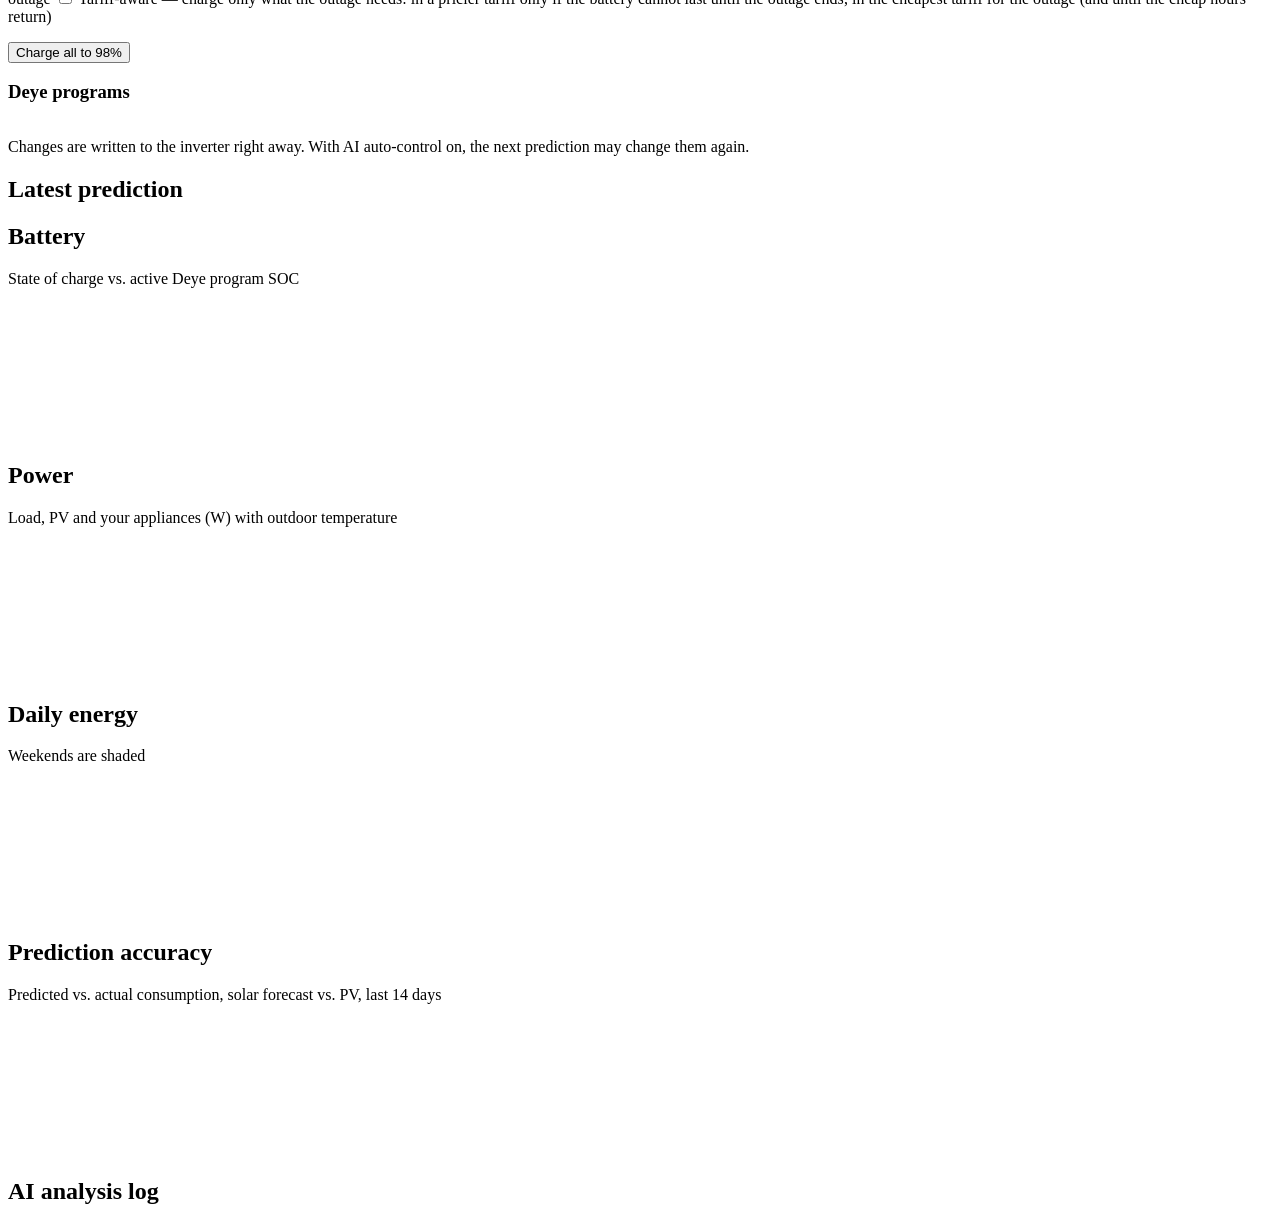
==== commit e945fa84: "0.4.30: standalone container image on GitHub (Docker, Umbrel) - Dockerfile.standalone (python:3.12-s" ====
--- a/batteryai/app/static/index.html
+++ b/batteryai/app/static/index.html
@@ -50,7 +50,6 @@
     <nav class="tabs" role="tablist">
       <a href="#dashboard" role="tab" data-tab="dashboard">Dashboard</a>
       <a href="#economy" role="tab" data-tab="economy">Economy</a>
-      <a href="#batteries" role="tab" data-tab="batteries">Battery health</a>
       <a href="#settings" role="tab" data-tab="settings">Settings</a>
       <a href="#logs" role="tab" data-tab="logs">Logs</a>
     </nav>
@@ -75,11 +74,6 @@
 
     <section class="tiles" id="tiles"></section>
 
-    <section class="card" id="dashBatteries" hidden>
-      <div class="card-head" id="dashBatteriesHead" title="Click to fold or unfold"><h2>Batteries</h2><span class="muted" id="dashBatteriesSum"></span><a class="muted" href="#batteries">Battery health →</a></div>
-      <div id="dashBatteryLines"></div>
-    </section>
-
     <section class="grid-2">
       <section class="card">
         <div class="card-head">
@@ -107,16 +101,6 @@
           <span>Tariff-aware <span class="hint">— charge only what the outage needs: in a pricier tariff only if the battery cannot last until the outage ends; in the cheapest tariff for the outage (and until the cheap hours return)</span></span>
         </label>
         <p class="muted" id="prechargeInfo"></p>
-        <label class="switch">
-          <input type="checkbox" id="balanceToggle">
-          <span id="balanceLabel">Cell Balance to 100% in morning</span>
-        </label>
-        <p class="muted" id="balanceInfo"></p>
-        <label class="switch">
-          <input type="checkbox" id="extChargerToggle">
-          <span id="extChargerLabel">External charger</span>
-        </label>
-        <p class="muted" id="extChargerInfo"></p>
         <div class="control-buttons">
           <button type="button" id="chargeAll" class="warn-button">Charge all to 98%</button>
         </div>
@@ -161,14 +145,6 @@
       <div class="card-head">
         <h2>Power</h2>
         <span class="muted">Load, PV and your appliances (W) with outdoor temperature</span>
-        <select id="powerRange" class="card-head-select" aria-label="Power chart range">
-          <option value="6">6 hours</option>
-          <option value="12">12 hours</option>
-          <option value="24">1 day</option>
-          <option value="48" selected>2 days</option>
-          <option value="72">3 days</option>
-          <option value="168">7 days</option>
-        </select>
       </div>
       <div class="chart"><canvas id="loadChart"></canvas><div class="chart-empty" hidden></div></div>
     </section>
@@ -258,32 +234,6 @@
       </div>
       <p class="hint">Grid energy from the meter, split by tariff. Each month keeps its own price per kWh: it is taken from Settings when the month starts and can be edited here (the month's costs follow). Click a month to see its days; <b>Use current prices</b> sets a month to the prices in Settings.</p>
     </section>
-    </div>
-  </main>
-
-  <main id="view-batteries" hidden>
-    <nav class="tabs subtabs" role="tablist" aria-label="Battery health views">
-      <a href="#batteries" role="tab" data-bsub="overview">Overview</a>
-      <a href="#batteries-control" role="tab" data-bsub="control">Control</a>
-    </nav>
-    <div id="bmsOverview">
-      <div id="bmsNotes"></div>
-      <section class="card bms-thresholds" id="bmsThresholds" hidden></section>
-      <div id="bmsPacks"></div>
-      <div id="deyeHvBox"></div>
-      <p class="hint">Live values from each battery's BMS in Home Assistant, refreshed every 10 seconds. Batteries and their entity prefixes are set in Settings → Batteries.</p>
-    </div>
-    <div id="bmsControl" hidden>
-      <section class="card">
-        <div class="card-head">
-          <h2>BMS settings</h2>
-          <label class="inline-row">Battery <select id="bmsControlPick"></select></label>
-          <label class="switch"><input type="checkbox" id="bmsUnlock"><span>Allow changes</span></label>
-        </div>
-        <p class="hint">The BMS's own switches and protection settings (switch.<i>prefix</i>_…, number.<i>prefix</i>_…). They protect the cells: change them only if you know the right values for your cells. Every change asks for confirmation, stays within the BMS's min/max and is written to the Battery log.</p>
-        <div class="result" id="bmsControlResult"></div>
-        <div id="bmsControlBody"></div>
-      </section>
     </div>
   </main>
 
@@ -341,6 +291,16 @@
   <main id="view-settings" hidden>
     <section class="card">
       <div class="card-head"><h2>Home Assistant connection</h2></div>
+      <div class="form-grid" id="haStandalone">
+        <label>Home Assistant URL
+          <input type="text" name="ha_url" form="settingsForm" placeholder="http://homeassistant.local:8123" autocomplete="off" spellcheck="false">
+          <span class="hint">Only for the standalone container (Docker, Umbrel). The add-on connects by itself.</span>
+        </label>
+        <label>Long-lived access token
+          <input type="password" name="ha_token" form="settingsForm" autocomplete="off">
+          <span class="hint" id="haTokenHint">Home Assistant → your profile → Security → Long-lived access tokens.</span>
+        </label>
+      </div>
       <div class="test-row">
         <button type="button" class="secondary" id="testHa">Test connection</button>
         <div class="result" id="haResult"></div>
@@ -494,9 +454,9 @@
           <label>“Charge all” SOC (%)
             <input type="number" name="charge_all_soc_percent" min="10" max="100" step="1">
           </label>
-          <label>Night reserve in strict mode (%)
+          <label>Night reserve when outages are likely (%)
             <input type="number" name="night_reserve_soc_percent" min="0" max="100" step="1">
-            <span class="hint">In strict mode, or while emergency outages are on with “Charge on emergency outages” ticked, the evening and night programs that charge from the grid (the cheapest tariff) are kept at this SOC. Pricier-tariff programs without grid charge are never held high. 0 = off.</span>
+            <span class="hint">Evening and night programs (no PV) are kept at this SOC when an outage is scheduled, emergency outages are on or outages happened in the last 7 days. 0 = off. Their grid charge always stays on.</span>
           </label>
           <label>Outages may shift by (hours)
             <input type="number" name="outage_shift_hours" min="0" max="8" step="1">
@@ -504,24 +464,10 @@
           </label>
           <label>Strict above (hours without grid a day)
             <input type="number" name="strict_outage_hours" min="1" max="24" step="1">
-            <span class="hint">Hours without grid yesterday (recorded by the Grid status sensor) or today (recorded so far, or scheduled by the “Outage hours today” sensor, whichever is more). More than this: charge to the maximum before expected outages, keep every program at least at the strict minimum SOC and keep the night reserve. Below it the battery is used in the day and recharged at night.</span>
+            <span class="hint">More outage hours than this yesterday or today: charge to the maximum before expected outages and keep every program at least at the strict minimum SOC.</span>
           </label>
           <label>Strict minimum SOC (%)
             <input type="number" name="strict_min_soc_percent" min="0" max="100" step="1">
-          </label>
-          <label class="strictness">Prediction strictness
-            <div class="strictness-row">
-              <span class="muted">−10 relaxed</span>
-              <input type="range" name="prediction_strictness" min="-10" max="10" step="1" list="strictnessTicks">
-              <span class="muted">+10 strict</span>
-              <output id="strictnessValue">0</output>
-            </div>
-            <datalist id="strictnessTicks"><option value="-10"></option><option value="-5"></option><option value="0"></option><option value="5"></option><option value="10"></option></datalist>
-            <span class="hint" id="strictnessHint"></span>
-          </label>
-          <label>Leave room for PV (up to % of the battery)
-            <input type="number" name="pv_room_percent" min="0" max="50" step="1">
-            <span class="hint">A program's SOC is also what the grid charges to. Before sunny hours each program is lowered below the maximum SOC by the PV surplus still expected (e.g. 98 → 90%), so the sun fills the battery instead of the grid – at most by this much, never below an outage's need. Not in strict mode. 0 = off.</span>
           </label>
           <label>Solar forecast correction (%)
             <input type="number" name="solar_forecast_percent" min="1" max="200" step="1">
@@ -538,94 +484,11 @@
       </section>
 
       <section class="card">
-        <div class="card-head"><h2>Cell balance</h2><span class="muted">Cell Balance to 100% in morning – a fixed rule without AI; turn it on in Battery control on the dashboard</span></div>
-        <div class="form-grid">
-          <label>Check at
-            <input type="time" name="balance_time" step="60">
-            <span class="hint">At this time, if program 1 is running, the battery SOC is checked.</span>
-          </label>
-          <label>Battery above (%)
-            <input type="number" name="balance_soc_above" min="50" max="99" step="1">
-            <span class="hint">Above this SOC program 1 is set to 100% with grid charge on, held until program 1 ends, then put back.</span>
-          </label>
-        </div>
-      </section>
-
-      <section class="card">
-        <div class="card-head"><h2>External charger</h2><span class="muted">A separate charger switched by fixed rules (no AI): on in the night tariff or while the inverters charge the battery, off at the stop level, above the grid limit or with little grid draw – turn it on in Battery control on the dashboard</span></div>
-        <div class="form-grid">
-          <label>Charger switch
-            <input type="text" name="ext_charger_switch" list="entityList" placeholder="switch.battery_charger" autocomplete="off" spellcheck="false">
-            <span class="hint">switch / input_boolean that powers the charger.</span>
-          </label>
-          <label>Charger power
-            <input type="text" name="ext_charger_power_sensor" list="entityList" placeholder="sensor.battery_charger_power" autocomplete="off" spellcheck="false">
-            <span class="hint">Its consumption, W or kW (optional, shown on the dashboard).</span>
-          </label>
-          <label>Grid power
-            <input type="text" name="ext_charger_grid_sensor" list="entityList" placeholder="sensor.grid_power" autocomplete="off" spellcheck="false">
-            <span class="hint">Power taken from the grid now, W or kW – for the grid limit.</span>
-          </label>
-          <label>Battery SOC
-            <input type="text" name="ext_charger_soc_sensor" list="entityList" placeholder="empty = the Battery SOC sensor" autocomplete="off" spellcheck="false">
-            <span class="hint">The battery this charger charges (optional).</span>
-          </label>
-          <label>Start below (%)
-            <input type="number" name="ext_charger_start_below" min="1" max="100" step="1">
-            <span class="hint">When the night tariff starts, the charger is turned on if the battery is below this.</span>
-          </label>
-          <label>Stop at (%)
-            <input type="number" name="ext_charger_stop_at" min="1" max="100" step="1">
-            <span class="hint">Turned off when the battery reaches this (and when the night tariff ends).</span>
-          </label>
-          <label>Grid limit (kW)
-            <input type="number" name="ext_charger_grid_limit_kw" min="0.5" step="0.5">
-            <span class="hint">Grid draw above this turns the charger off (paused).</span>
-          </label>
-          <label>Resume below (kW)
-            <input type="number" name="ext_charger_grid_resume_kw" min="0" step="0.5">
-            <span class="hint">Back on when the grid draw is below this (after at least 5 minutes off).</span>
-          </label>
-          <label>Grid low (kW)
-            <input type="number" name="ext_charger_grid_low_kw" min="0" step="0.5">
-            <span class="hint">Grid draw without the charger below this while the inverters are not charging (outage, no grid charging) turns it off. 0 = off.</span>
-          </label>
-          <label>Battery power
-            <input type="text" name="ext_charger_battery_power_sensor" list="entityList" placeholder="sensor.deye_battery_power" autocomplete="off" spellcheck="false">
-            <span class="hint">When the inverters start charging the battery (above 1 kW) and it is below the start level, the charger is turned on – at any time of day.</span>
-          </label>
-          <label>Battery charging shows as
-            <select name="ext_charger_charge_negative">
-              <option value="true">negative power (Deye / Solarman)</option>
-              <option value="false">positive power</option>
-            </select>
-          </label>
-        </div>
-      </section>
-
-      <section class="card">
         <div class="card-head">
           <h2>Sensors</h2>
           <button type="button" class="secondary small" id="testAll">Test all</button>
         </div>
         <div id="sensorRows"></div>
-      </section>
-
-      <section class="card">
-        <div class="card-head">
-          <h2>Batteries</h2>
-          <span class="muted">Each battery for the Battery health tab, by type: <b>DIY battery</b> – your own BMS, its sensors found by the prefix (sensor.<b>bms0</b>_battery_voltage, …); <b>HV battery</b> – Deye HV (BOS-G …) packs read from the inverter registers; <b>Low voltage battery</b> – entities picked one by one</span>
-        </div>
-        <div id="batteryRows"></div>
-        <div class="test-row">
-          <button type="button" class="secondary" id="addBattery">+ Add battery</button>
-        </div>
-        <div class="form-grid">
-          <label>HV batteries: read every (seconds)
-            <input type="number" name="deye_hv_interval_seconds" min="30" max="3600" step="10">
-            <span class="hint">How often the packs of an HV battery are read from the inverter registers (a few Modbus requests over the Solarman logger each time).</span>
-          </label>
-        </div>
       </section>
 
       <section class="card">
@@ -682,12 +545,9 @@
           <label><input type="checkbox" name="notify_predictions"> every prediction</label>
           <label><input type="checkbox" name="notify_soc_changes"> every SOC / grid-charge change</label>
           <label><input type="checkbox" name="notify_errors"> failed predictions</label>
-          <label><input type="checkbox" name="notify_bms_alarms"> battery alarms (BMS alarm on / cleared, BMS offline)</label>
-          <label><input type="checkbox" name="notify_bms_critical"> battery alarms as <b>critical alerts</b> – sound through Silent mode and Focus (iPhone: allow Critical Alerts for the Home Assistant app)</label>
         </fieldset>
         <div class="test-row">
           <button type="button" class="secondary" id="testNotify">Send test notification</button>
-          <button type="button" class="secondary" id="testCritical">Test critical alert</button>
           <div class="result" id="notifyResult"></div>
         </div>
       </section>
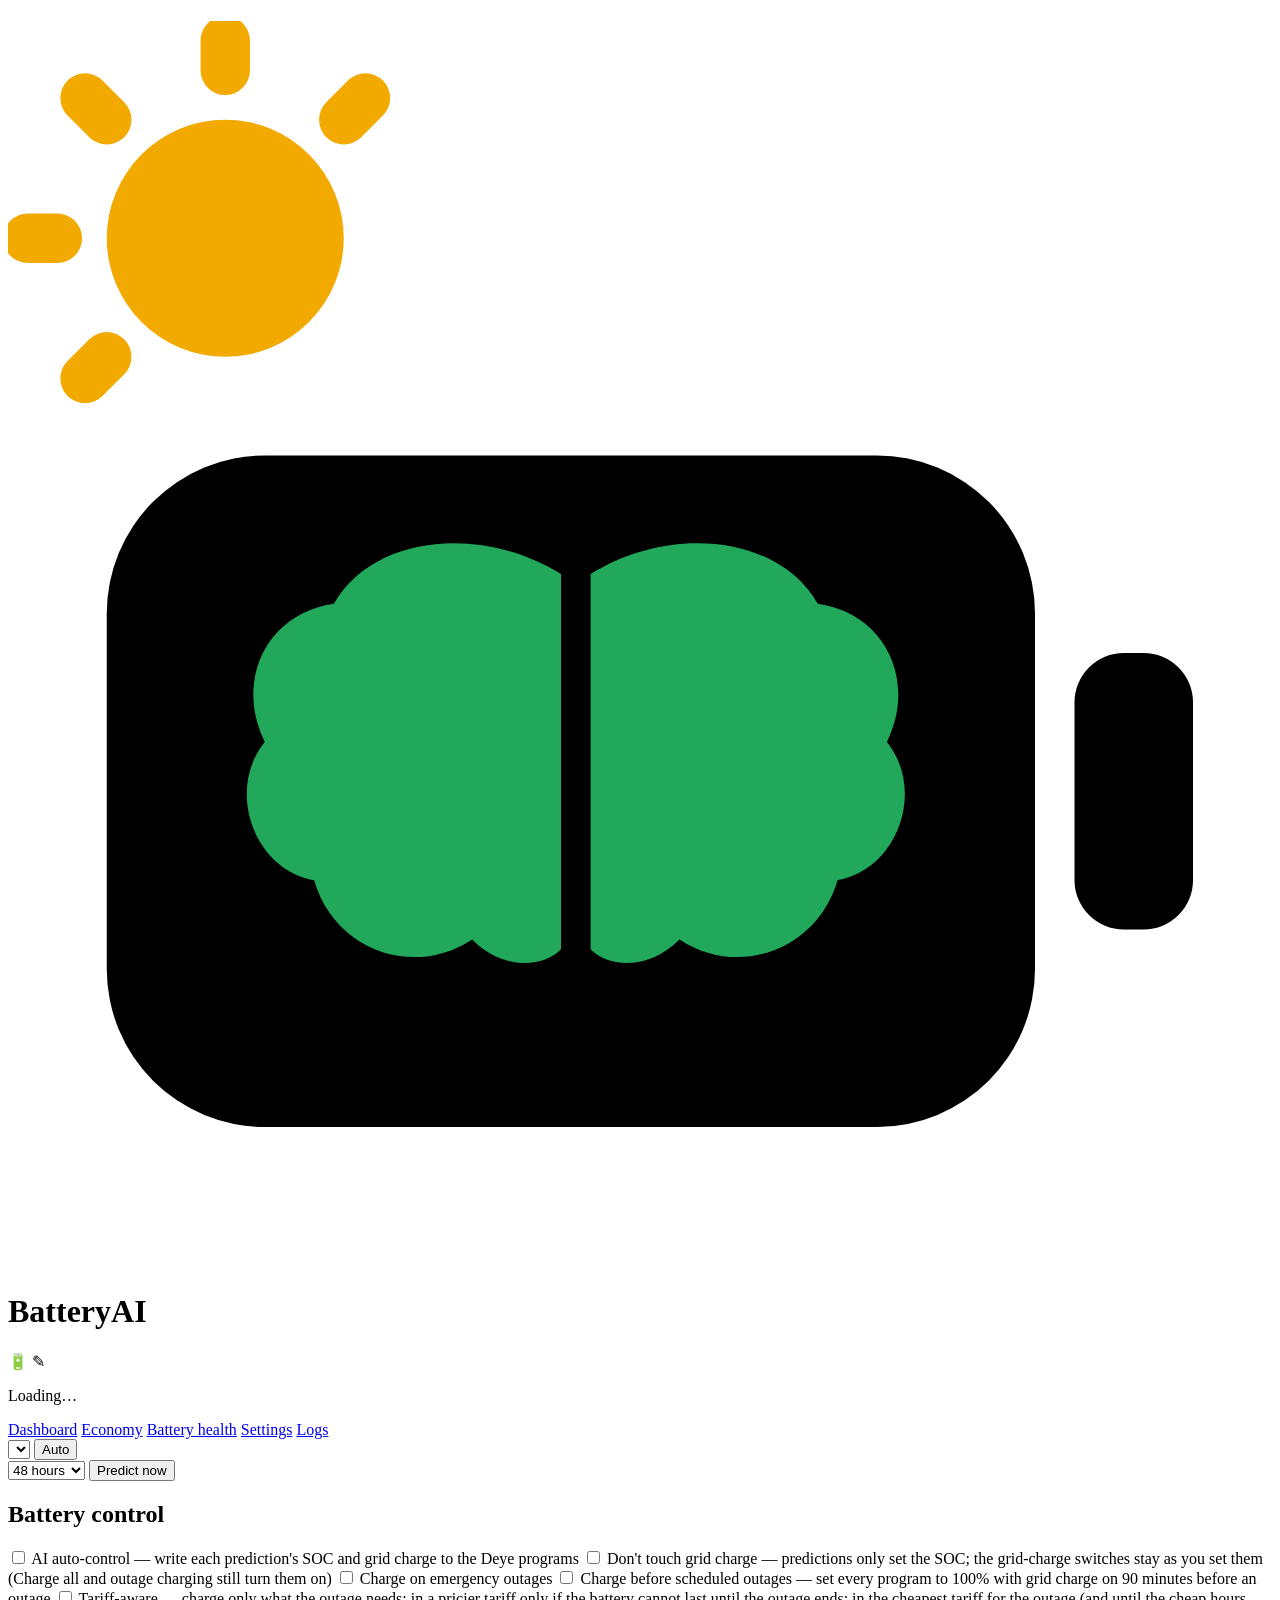
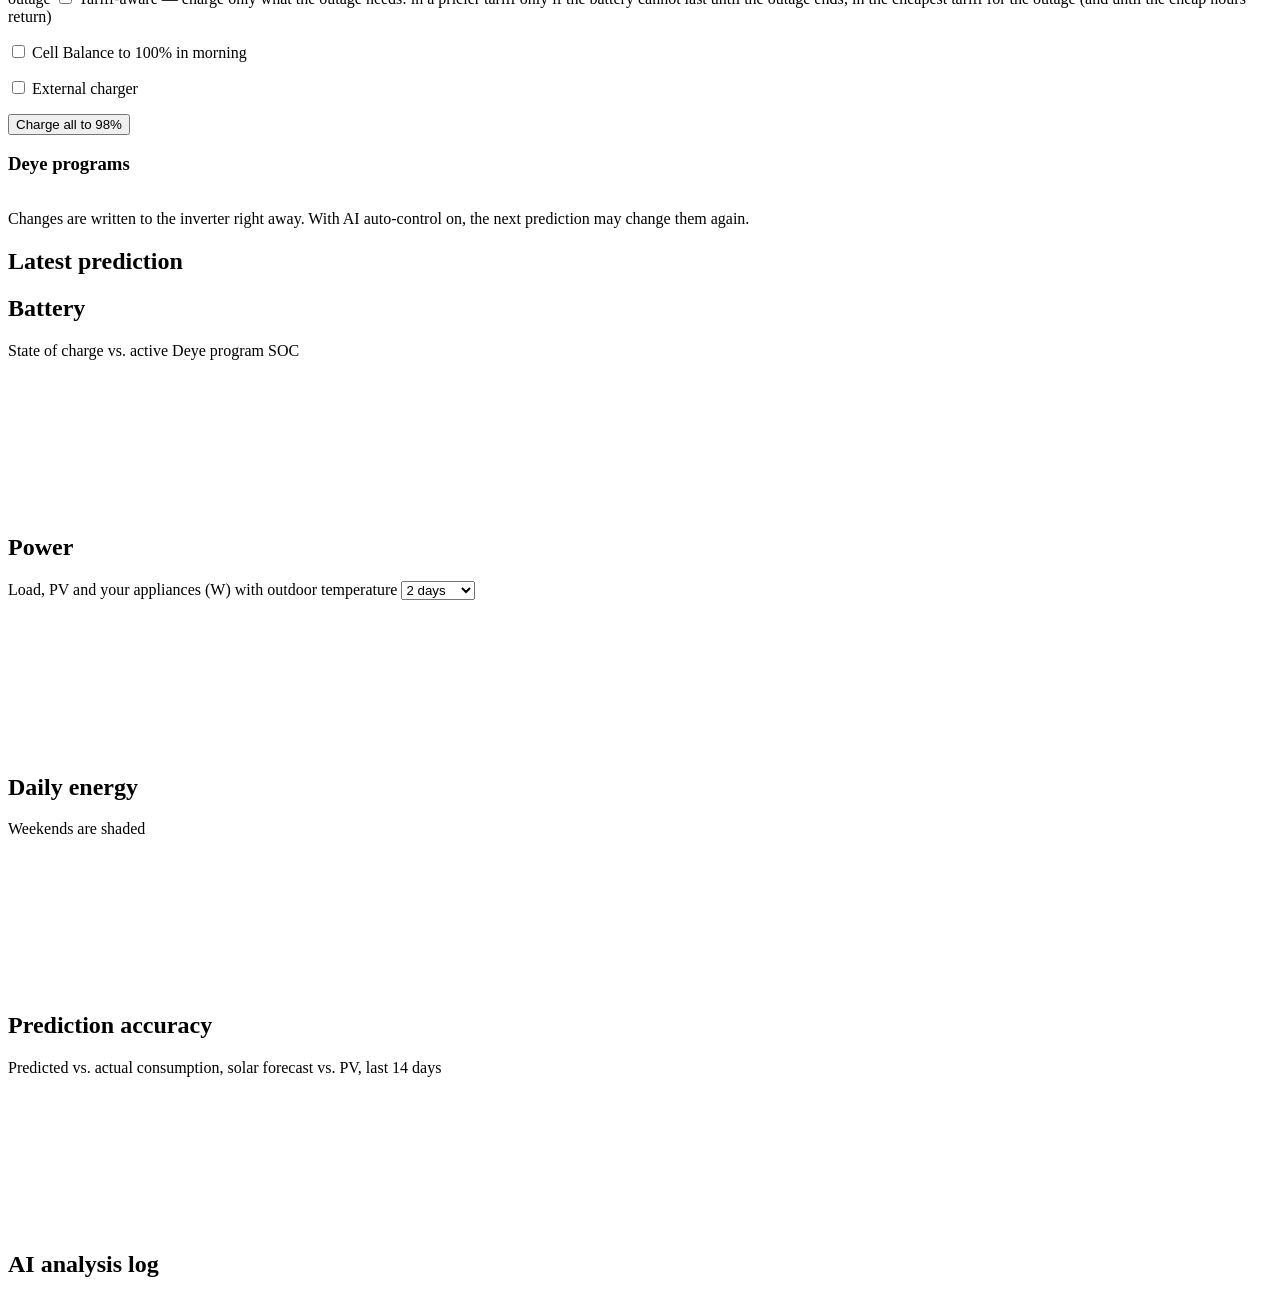
==== commit 87db9826: "0.4.79: standalone container image on GitHub (Docker, Umbrel) - Dockerfile.standalone (python:3.12-s" ====
--- a/batteryai/app/static/index.html
+++ b/batteryai/app/static/index.html
@@ -50,6 +50,7 @@
     <nav class="tabs" role="tablist">
       <a href="#dashboard" role="tab" data-tab="dashboard">Dashboard</a>
       <a href="#economy" role="tab" data-tab="economy">Economy</a>
+      <a href="#batteries" role="tab" data-tab="batteries">Battery health</a>
       <a href="#settings" role="tab" data-tab="settings">Settings</a>
       <a href="#logs" role="tab" data-tab="logs">Logs</a>
     </nav>
@@ -74,6 +75,11 @@
 
     <section class="tiles" id="tiles"></section>
 
+    <section class="card" id="dashBatteries" hidden>
+      <div class="card-head" id="dashBatteriesHead" title="Click to fold or unfold"><h2>Batteries</h2><span class="muted" id="dashBatteriesSum"></span><a class="muted" href="#batteries">Battery health →</a></div>
+      <div id="dashBatteryLines"></div>
+    </section>
+
     <section class="grid-2">
       <section class="card">
         <div class="card-head">
@@ -101,6 +107,16 @@
           <span>Tariff-aware <span class="hint">— charge only what the outage needs: in a pricier tariff only if the battery cannot last until the outage ends; in the cheapest tariff for the outage (and until the cheap hours return)</span></span>
         </label>
         <p class="muted" id="prechargeInfo"></p>
+        <label class="switch">
+          <input type="checkbox" id="balanceToggle">
+          <span id="balanceLabel">Cell Balance to 100% in morning</span>
+        </label>
+        <p class="muted" id="balanceInfo"></p>
+        <label class="switch">
+          <input type="checkbox" id="extChargerToggle">
+          <span id="extChargerLabel">External charger</span>
+        </label>
+        <p class="muted" id="extChargerInfo"></p>
         <div class="control-buttons">
           <button type="button" id="chargeAll" class="warn-button">Charge all to 98%</button>
         </div>
@@ -145,6 +161,14 @@
       <div class="card-head">
         <h2>Power</h2>
         <span class="muted">Load, PV and your appliances (W) with outdoor temperature</span>
+        <select id="powerRange" class="card-head-select" aria-label="Power chart range">
+          <option value="6">6 hours</option>
+          <option value="12">12 hours</option>
+          <option value="24">1 day</option>
+          <option value="48" selected>2 days</option>
+          <option value="72">3 days</option>
+          <option value="168">7 days</option>
+        </select>
       </div>
       <div class="chart"><canvas id="loadChart"></canvas><div class="chart-empty" hidden></div></div>
     </section>
@@ -234,6 +258,32 @@
       </div>
       <p class="hint">Grid energy from the meter, split by tariff. Each month keeps its own price per kWh: it is taken from Settings when the month starts and can be edited here (the month's costs follow). Click a month to see its days; <b>Use current prices</b> sets a month to the prices in Settings.</p>
     </section>
+    </div>
+  </main>
+
+  <main id="view-batteries" hidden>
+    <nav class="tabs subtabs" role="tablist" aria-label="Battery health views">
+      <a href="#batteries" role="tab" data-bsub="overview">Overview</a>
+      <a href="#batteries-control" role="tab" data-bsub="control">Control</a>
+    </nav>
+    <div id="bmsOverview">
+      <div id="bmsNotes"></div>
+      <section class="card bms-thresholds" id="bmsThresholds" hidden></section>
+      <div id="bmsPacks"></div>
+      <div id="deyeHvBox"></div>
+      <p class="hint">Live values from each battery's BMS in Home Assistant, refreshed every 10 seconds. Batteries and their entity prefixes are set in Settings → Batteries.</p>
+    </div>
+    <div id="bmsControl" hidden>
+      <section class="card">
+        <div class="card-head">
+          <h2>BMS settings</h2>
+          <label class="inline-row">Battery <select id="bmsControlPick"></select></label>
+          <label class="switch"><input type="checkbox" id="bmsUnlock"><span>Allow changes</span></label>
+        </div>
+        <p class="hint">The BMS's own switches and protection settings (switch.<i>prefix</i>_…, number.<i>prefix</i>_…). They protect the cells: change them only if you know the right values for your cells. Every change asks for confirmation, stays within the BMS's min/max and is written to the Battery log.</p>
+        <div class="result" id="bmsControlResult"></div>
+        <div id="bmsControlBody"></div>
+      </section>
     </div>
   </main>
 
@@ -314,6 +364,7 @@
           <label>Engine
             <select name="prediction_engine">
               <option value="claude">Claude (cloud)</option>
+              <option value="claude_code">Claude via Claude Code (subscription)</option>
               <option value="openai">ChatGPT (OpenAI cloud)</option>
               <option value="local_fast">Local fast (light CPU)</option>
               <option value="local_llm">Local slow – LLM (heavy CPU)</option>
@@ -347,7 +398,7 @@
       <section class="card" id="claudeBox">
         <div class="card-head"><h2>Claude</h2></div>
         <div class="form-grid">
-          <label>API key
+          <label id="claudeKeyLabel">API key
             <input type="password" name="claude_api_key" autocomplete="off" placeholder="sk-ant-…">
             <span class="hint" id="apiKeyHint"></span>
           </label>
@@ -365,9 +416,28 @@
             </select>
           </label>
         </div>
-        <div class="test-row">
+        <div class="test-row" id="claudeTestRow">
           <button type="button" class="secondary" id="testClaude">Test Claude</button>
           <div class="result" id="claudeResult"></div>
+        </div>
+      </section>
+
+      <section class="card" id="claudeCodeBox">
+        <div class="card-head"><h2>Claude Code bridge</h2></div>
+        <div class="form-grid">
+          <label>Bridge URL
+            <input type="text" name="claude_code_url" autocomplete="off" placeholder="http://1016f397-claudecode:8800">
+            <span class="hint">An HTTP bridge with a <code>/v1/complete</code> endpoint that runs <code>claude -p</code> with your own Claude Code login.</span>
+          </label>
+          <label>Bridge token
+            <input type="password" name="claude_code_token" autocomplete="off">
+            <span class="hint" id="claudeCodeTokenHint"></span>
+          </label>
+        </div>
+        <p class="hint">Model and effort are set in the Claude card above. If the bridge does not answer, that run uses the local fast engine and you get an error notification.</p>
+        <div class="test-row">
+          <button type="button" class="secondary" id="testClaudeCode">Test bridge</button>
+          <div class="result" id="claudeCodeResult"></div>
         </div>
       </section>
 
@@ -454,9 +524,9 @@
           <label>“Charge all” SOC (%)
             <input type="number" name="charge_all_soc_percent" min="10" max="100" step="1">
           </label>
-          <label>Night reserve when outages are likely (%)
+          <label>Night reserve in strict mode (%)
             <input type="number" name="night_reserve_soc_percent" min="0" max="100" step="1">
-            <span class="hint">Evening and night programs (no PV) are kept at this SOC when an outage is scheduled, emergency outages are on or outages happened in the last 7 days. 0 = off. Their grid charge always stays on.</span>
+            <span class="hint">In strict mode, or while emergency outages are on with “Charge on emergency outages” ticked, the evening and night programs that charge from the grid (the cheapest tariff) are kept at this SOC. Pricier-tariff programs without grid charge are never held high. 0 = off.</span>
           </label>
           <label>Outages may shift by (hours)
             <input type="number" name="outage_shift_hours" min="0" max="8" step="1">
@@ -464,10 +534,24 @@
           </label>
           <label>Strict above (hours without grid a day)
             <input type="number" name="strict_outage_hours" min="1" max="24" step="1">
-            <span class="hint">More outage hours than this yesterday or today: charge to the maximum before expected outages and keep every program at least at the strict minimum SOC.</span>
+            <span class="hint">Hours without grid yesterday (recorded by the Grid status sensor) or today (recorded so far, or scheduled by the “Outage hours today” sensor, whichever is more). More than this: charge to the maximum before expected outages, keep every program at least at the strict minimum SOC and keep the night reserve. Below it the battery is used in the day and recharged at night.</span>
           </label>
           <label>Strict minimum SOC (%)
             <input type="number" name="strict_min_soc_percent" min="0" max="100" step="1">
+          </label>
+          <label class="strictness">Prediction strictness
+            <div class="strictness-row">
+              <span class="muted">−10 relaxed</span>
+              <input type="range" name="prediction_strictness" min="-10" max="10" step="1" list="strictnessTicks">
+              <span class="muted">+10 strict</span>
+              <output id="strictnessValue">0</output>
+            </div>
+            <datalist id="strictnessTicks"><option value="-10"></option><option value="-5"></option><option value="0"></option><option value="5"></option><option value="10"></option></datalist>
+            <span class="hint" id="strictnessHint"></span>
+          </label>
+          <label>Leave room for PV (up to % of the battery)
+            <input type="number" name="pv_room_percent" min="0" max="50" step="1">
+            <span class="hint">A program's SOC is also what the grid charges to. Before sunny hours each program is lowered below the maximum SOC by the PV surplus still expected (e.g. 98 → 90%), so the sun fills the battery instead of the grid – at most by this much, never below an outage's need. Not in strict mode. 0 = off.</span>
           </label>
           <label>Solar forecast correction (%)
             <input type="number" name="solar_forecast_percent" min="1" max="200" step="1">
@@ -484,11 +568,94 @@
       </section>
 
       <section class="card">
+        <div class="card-head"><h2>Cell balance</h2><span class="muted">Cell Balance to 100% in morning – a fixed rule without AI; turn it on in Battery control on the dashboard</span></div>
+        <div class="form-grid">
+          <label>Check at
+            <input type="time" name="balance_time" step="60">
+            <span class="hint">At this time, if program 1 is running, the battery SOC is checked.</span>
+          </label>
+          <label>Battery above (%)
+            <input type="number" name="balance_soc_above" min="50" max="99" step="1">
+            <span class="hint">Above this SOC program 1 is set to 100% with grid charge on, held until program 1 ends, then put back.</span>
+          </label>
+        </div>
+      </section>
+
+      <section class="card">
+        <div class="card-head"><h2>External charger</h2><span class="muted">A separate charger switched by fixed rules (no AI): on in the night tariff or while the inverters charge the battery, off at the stop level, above the grid limit or with little grid draw – turn it on in Battery control on the dashboard</span></div>
+        <div class="form-grid">
+          <label>Charger switch
+            <input type="text" name="ext_charger_switch" list="entityList" placeholder="switch.battery_charger" autocomplete="off" spellcheck="false">
+            <span class="hint">switch / input_boolean that powers the charger.</span>
+          </label>
+          <label>Charger power
+            <input type="text" name="ext_charger_power_sensor" list="entityList" placeholder="sensor.battery_charger_power" autocomplete="off" spellcheck="false">
+            <span class="hint">Its consumption, W or kW (optional, shown on the dashboard).</span>
+          </label>
+          <label>Grid power
+            <input type="text" name="ext_charger_grid_sensor" list="entityList" placeholder="sensor.grid_power" autocomplete="off" spellcheck="false">
+            <span class="hint">Power taken from the grid now, W or kW – for the grid limit.</span>
+          </label>
+          <label>Battery SOC
+            <input type="text" name="ext_charger_soc_sensor" list="entityList" placeholder="empty = the Battery SOC sensor" autocomplete="off" spellcheck="false">
+            <span class="hint">The battery this charger charges (optional).</span>
+          </label>
+          <label>Start below (%)
+            <input type="number" name="ext_charger_start_below" min="1" max="100" step="1">
+            <span class="hint">When the night tariff starts, the charger is turned on if the battery is below this.</span>
+          </label>
+          <label>Stop at (%)
+            <input type="number" name="ext_charger_stop_at" min="1" max="100" step="1">
+            <span class="hint">Turned off when the battery reaches this (and when the night tariff ends).</span>
+          </label>
+          <label>Grid limit (kW)
+            <input type="number" name="ext_charger_grid_limit_kw" min="0.5" step="0.5">
+            <span class="hint">Grid draw above this turns the charger off (paused).</span>
+          </label>
+          <label>Resume below (kW)
+            <input type="number" name="ext_charger_grid_resume_kw" min="0" step="0.5">
+            <span class="hint">Back on when the grid draw is below this (after at least 5 minutes off).</span>
+          </label>
+          <label>Grid low (kW)
+            <input type="number" name="ext_charger_grid_low_kw" min="0" step="0.5">
+            <span class="hint">Grid draw without the charger below this while the inverters are not charging (outage, no grid charging) turns it off. 0 = off.</span>
+          </label>
+          <label>Battery power
+            <input type="text" name="ext_charger_battery_power_sensor" list="entityList" placeholder="sensor.deye_battery_power" autocomplete="off" spellcheck="false">
+            <span class="hint">When the inverters start charging the battery (above 1 kW) and it is below the start level, the charger is turned on – at any time of day.</span>
+          </label>
+          <label>Battery charging shows as
+            <select name="ext_charger_charge_negative">
+              <option value="true">negative power (Deye / Solarman)</option>
+              <option value="false">positive power</option>
+            </select>
+          </label>
+        </div>
+      </section>
+
+      <section class="card">
         <div class="card-head">
           <h2>Sensors</h2>
           <button type="button" class="secondary small" id="testAll">Test all</button>
         </div>
         <div id="sensorRows"></div>
+      </section>
+
+      <section class="card">
+        <div class="card-head">
+          <h2>Batteries</h2>
+          <span class="muted">Each battery for the Battery health tab, by type: <b>DIY battery</b> – your own BMS, its sensors found by the prefix (sensor.<b>bms0</b>_battery_voltage, …); <b>HV battery</b> – Deye HV (BOS-G …) packs read from the inverter registers; <b>Low voltage battery</b> – entities picked one by one</span>
+        </div>
+        <div id="batteryRows"></div>
+        <div class="test-row">
+          <button type="button" class="secondary" id="addBattery">+ Add battery</button>
+        </div>
+        <div class="form-grid">
+          <label>HV batteries: read every (seconds)
+            <input type="number" name="deye_hv_interval_seconds" min="30" max="3600" step="10">
+            <span class="hint">How often the packs of an HV battery are read from the inverter registers (a few Modbus requests over the Solarman logger each time).</span>
+          </label>
+        </div>
       </section>
 
       <section class="card">
@@ -545,9 +712,21 @@
           <label><input type="checkbox" name="notify_predictions"> every prediction</label>
           <label><input type="checkbox" name="notify_soc_changes"> every SOC / grid-charge change</label>
           <label><input type="checkbox" name="notify_errors"> failed predictions</label>
+          <label><input type="checkbox" name="notify_bms_alarms"> battery alarms (BMS alarm on / cleared, BMS offline)</label>
+          <label><input type="checkbox" name="notify_bms_critical"> battery alarms as <b>critical alerts</b> – sound through Silent mode and Focus (iPhone: allow Critical Alerts for the Home Assistant app)</label>
         </fieldset>
+        <div class="form-grid">
+          <label>Quiet hours from
+            <input type="time" name="notify_quiet_from" step="60">
+          </label>
+          <label>until
+            <input type="time" name="notify_quiet_to" step="60">
+            <span class="hint">No critical alerts in this time (default 22:00–09:00): battery alarms still arrive, as normal notifications, so Silent mode / Focus keeps them quiet. Clear both to turn quiet hours off.</span>
+          </label>
+        </div>
         <div class="test-row">
           <button type="button" class="secondary" id="testNotify">Send test notification</button>
+          <button type="button" class="secondary" id="testCritical">Test critical alert</button>
           <div class="result" id="notifyResult"></div>
         </div>
       </section>
